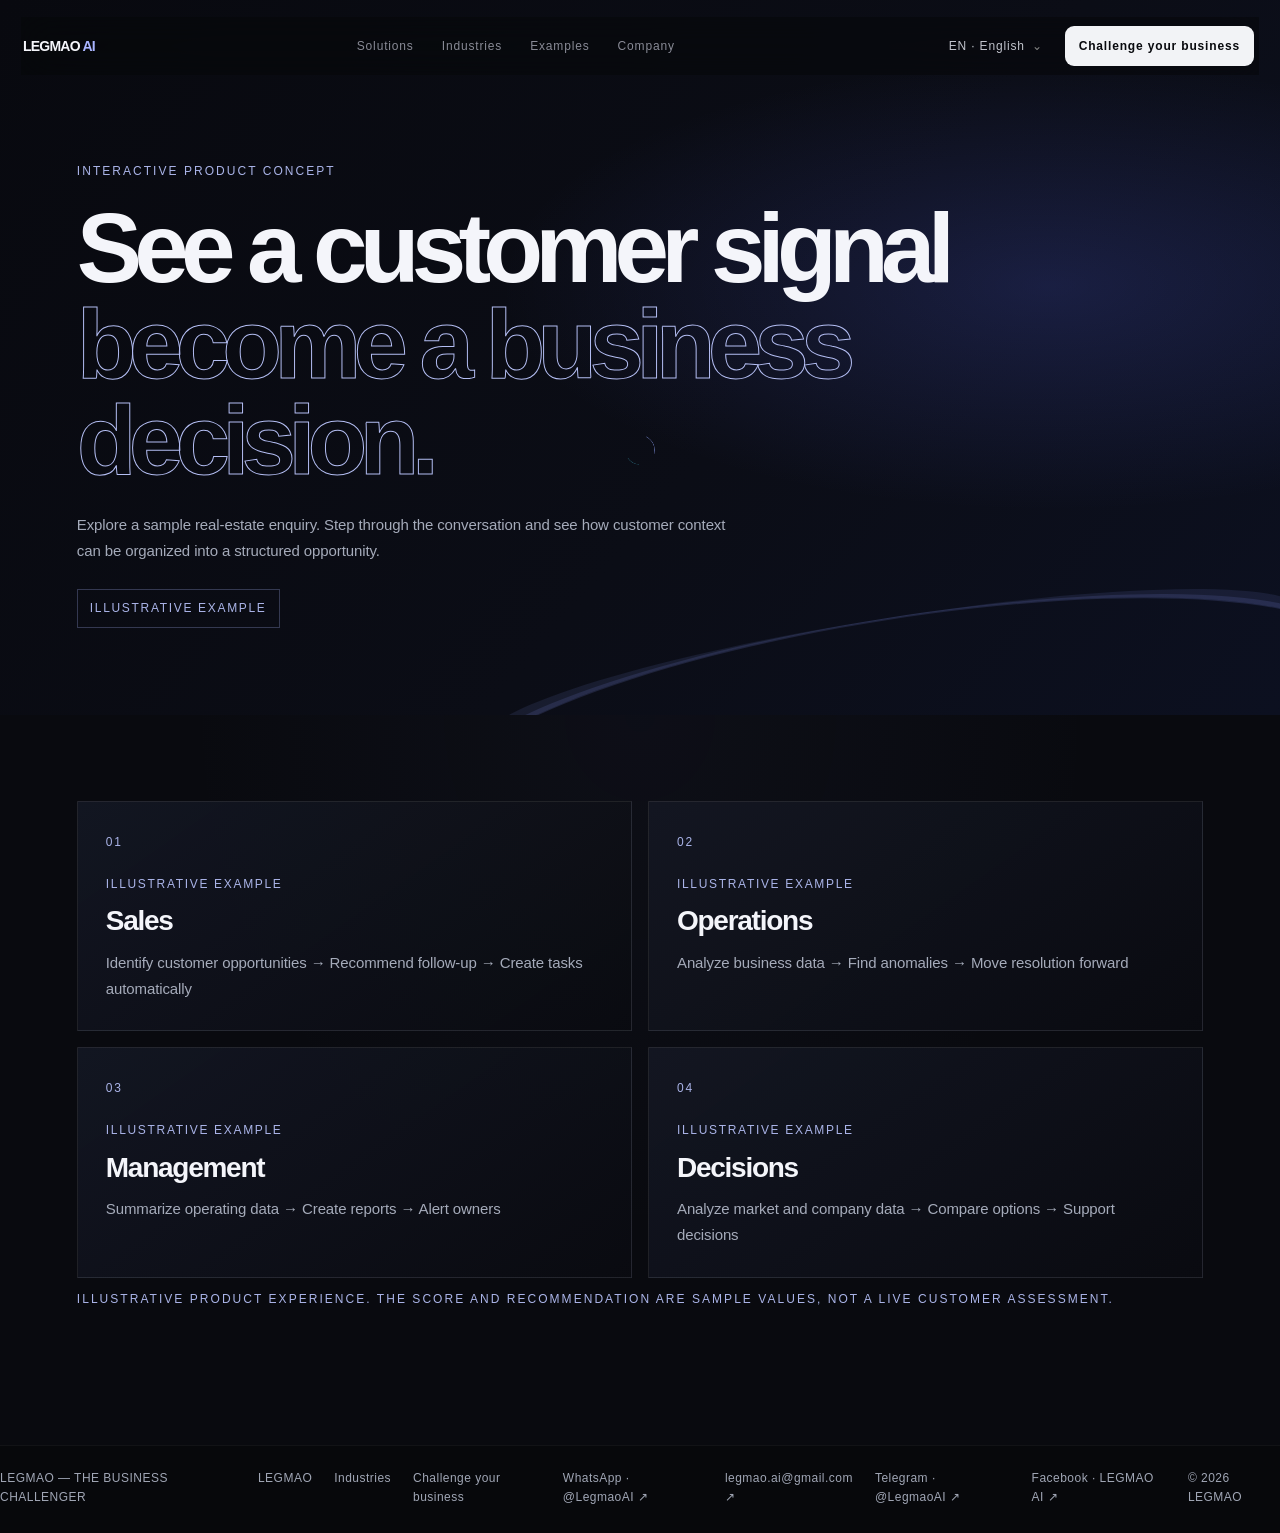
==== case-studies.html @ 7b007061 "Add files via upload" ====
<!doctype html>
<html lang="en">
<head><meta charset="utf-8"><meta name="viewport" content="width=device-width,initial-scale=1"><meta name="theme-color" content="#07080b"><meta name="description" content="Illustrative examples for exploring how business questions can be reframed."><title>Illustrative Examples — LEGMAO</title><link rel="stylesheet" href="assets/style.css"><link rel="stylesheet" href="assets/pages.css"><script src="assets/page-data.js" defer></script><script src="assets/pages.js" defer></script></head>
<body class="subPage" data-page="cases">
  <div class="cursorDot" id="cursorDot" aria-hidden="true"></div><div class="cursorRing" id="cursorRing" aria-hidden="true"></div>
  <a class="skip" href="#page-main" data-i18n="skipLabel">Skip to content</a>
  <nav class="nav" aria-label="Main navigation"><a class="logo" href="index.html">LEGMAO <i>AI</i></a><div class="navlinks" id="pageNav"><a href="solutions.html" data-i18n="navPlatform">Platform</a><a href="industries.html" data-i18n="navIndustries">Industries</a><a href="case-studies.html" data-i18n="navIntelligence">Intelligence</a><a href="company.html" data-i18n="navCompany">Company</a></div><div class="navright"><details class="lang" id="pageLang"><summary id="pageLangLabel" aria-label="Choose language">EN · English</summary><div class="langmenu" id="pageLangMenu"></div></details><a class="navcta" href="challenge.html" data-i18n="talk">Challenge your business</a><button class="menuToggle" id="pageMenuToggle" aria-expanded="false" aria-controls="pageNav" aria-label="Open navigation">☰</button></div></nav>
  <main id="page-main"><header class="pageHero"><div class="wrap"><div class="pageKicker" data-copy="demoKicker">A real work example</div><h1 data-copy="demoTitle">See AI take part<br><span>in the work.</span></h1><p class="pageLead" data-copy="demoLead"></p><p class="illustrativeFlag" data-copy="illustrativeLabel">ILLUSTRATIVE EXAMPLE</p></div></header><section class="pageSection"><div class="wrap"><div class="exampleGrid" id="exampleGrid"></div><p class="pageCaution" data-copy="demoHint"></p></div></section></main>
  <footer class="footer"><div data-copy="footerBrand">LEGMAO — THE BUSINESS CHALLENGER</div><div class="footerlinks"><a href="index.html">LEGMAO</a><a href="industries.html" data-i18n="navIndustries">Industries</a><a href="challenge.html" data-i18n="talk">Challenge</a><a href="https://wa.me/LegmaoAI" target="_blank" rel="noopener noreferrer">WhatsApp · @LegmaoAI ↗</a><a href="mailto:legmao.ai@gmail.com">legmao.ai@gmail.com ↗</a><a href="https://t.me/LegmaoAI" target="_blank" rel="noopener noreferrer">Telegram · @LegmaoAI ↗</a><a href="https://web.facebook.com/profile.php?id=61595168339296" target="_blank" rel="noopener noreferrer">Facebook · LEGMAO AI ↗</a></div><div>© <span data-year></span> LEGMAO</div></footer>
</body></html>
---- assets/style.css ----
:root{--bg:#07080b;--panel:#0d0e13;--panel2:#11121a;--text:#f3f4f7;--muted:#8b8e9a;--soft:#bfc2ce;--line:rgba(255,255,255,.09);--line2:rgba(255,255,255,.15);--blue:#91a7ff;--violet:#b8a8ff;--green:#a7e5c0;--ease:cubic-bezier(.2,.72,.2,1);--max:1240px}
    *{box-sizing:border-box}html{scroll-behavior:smooth;scroll-padding-top:95px}body{margin:0;background:var(--bg);color:var(--text);font-family:"DM Sans",Arial,sans-serif;-webkit-font-smoothing:antialiased;overflow-x:hidden}body:before{content:"";position:fixed;inset:0;pointer-events:none;opacity:.025;z-index:90;background-image:url("data:image/svg+xml,%3Csvg viewBox='0 0 180 180' xmlns='http://www.w3.org/2000/svg'%3E%3Cfilter id='n'%3E%3CfeTurbulence type='fractalNoise' baseFrequency='.85' numOctaves='4' stitchTiles='stitch'/%3E%3C/filter%3E%3Crect width='100%25' height='100%25' filter='url(%23n)' opacity='.5'/%3E%3C/svg%3E");mix-blend-mode:soft-light}::selection{background:#dce3ff;color:#08090d}a{color:inherit;text-decoration:none}button{font:inherit}.wrap{width:min(var(--max),calc(100% - 64px));margin-inline:auto}.skip{position:absolute;left:-999px;top:8px;background:#fff;color:#000;padding:10px;z-index:200}.skip:focus{left:8px}.nav{position:fixed;z-index:80;top:12px;left:50%;transform:translateX(-50%);width:min(1280px,calc(100% - 28px));height:64px;border:1px solid var(--line);border-radius:16px;background:rgba(8,9,13,.78);backdrop-filter:blur(22px);display:flex;align-items:center;justify-content:space-between;padding:0 13px 0 21px}.logo{font:800 16px/1 Manrope;letter-spacing:-.055em;white-space:nowrap}.logo i{font-style:normal;color:var(--blue)}.navlinks{display:flex;gap:30px;font-size:12px;color:#898b96}.navlinks a,.footerlinks a{transition:color .2s}.navlinks a:hover,.footerlinks a:hover{color:#fff}.navright{display:flex;align-items:center;gap:10px}.lang{position:relative}.lang summary{list-style:none;cursor:pointer;font-size:11px;color:#c1c3cc;border:1px solid transparent;border-radius:9px;padding:10px 11px}.lang summary::-webkit-details-marker{display:none}.lang summary:after{content:'⌄';padding-left:7px;color:#888}.lang[open] summary{border-color:var(--line)}.langmenu{position:absolute;right:0;top:43px;width:174px;max-height:60vh;overflow:auto;padding:6px;background:#111219;border:1px solid var(--line2);border-radius:12px;box-shadow:0 18px 45px #0009}.langmenu a{display:flex;padding:9px;border-radius:7px;color:#a4a6b0;font-size:11px}.langmenu a:hover,.langmenu a[aria-current="true"]{background:#1a1b25;color:#fff}.navcta{background:#f2f3f6;color:#090a0e;font-size:11px;font-weight:700;border-radius:9px;padding:11px 14px;transition:transform .25s,background .25s}.navcta:hover{transform:translateY(-2px);background:#fff}.menuToggle{display:none;background:none;border:1px solid var(--line);color:#fff;border-radius:9px;padding:8px 10px}
    .hero{min-height:100svh;position:relative;display:flex;align-items:center;overflow:hidden;padding:150px 0 70px;border-bottom:1px solid var(--line);isolation:isolate}.hero:before{content:"";position:absolute;z-index:-2;inset:0;background:radial-gradient(ellipse at 92% 20%,rgba(88,89,205,.18),transparent 35%),radial-gradient(ellipse at 5% 78%,rgba(54,76,174,.12),transparent 33%),linear-gradient(115deg,#08090c 10%,#08090e 65%,#0b0b16)}.heroGlow{position:absolute;z-index:-1;width:62vw;height:62vw;right:-15vw;top:14%;border-radius:50%;background:radial-gradient(circle,rgba(100,116,255,.08),transparent 68%);filter:blur(20px);pointer-events:none}.heroLines{position:absolute;z-index:-1;width:100%;height:56%;left:0;bottom:7%;opacity:.88;pointer-events:none}.heroLines path{fill:none;stroke:url(#wave);stroke-width:1.15;vector-effect:non-scaling-stroke}.heroLines path:nth-child(2){opacity:.45;stroke-width:.8}.heroLines path:nth-child(3){opacity:.25;stroke-width:.8}.heroContent{max-width:850px;position:relative;z-index:2;padding-bottom:64px}.eyebrow,.kicker{font-size:10px;line-height:1.4;letter-spacing:.2em;text-transform:uppercase;color:#9297b1}.eyebrow{display:flex;align-items:center;gap:11px;margin-bottom:25px}.eyebrow:before{content:"";height:1px;width:22px;background:var(--blue)}h1,h2,h3{font-family:Manrope,Arial,sans-serif}h1{font-size:clamp(58px,8.2vw,108px);line-height:.99;letter-spacing:-.075em;font-weight:600;max-width:920px;margin:0}h1 span{display:block;color:#c6c9d4}.heroLead{font-size:clamp(18px,2vw,25px);line-height:1.45;color:#b4b7c4;margin:29px 0 13px;letter-spacing:-.025em}.heroSub{font-size:14px;line-height:1.8;color:#7e818e;max-width:570px;margin:0}.heroActions{display:flex;align-items:center;gap:25px;margin-top:39px}.textbtn{font-size:11px;font-weight:700;letter-spacing:.16em;display:inline-flex;align-items:center;gap:13px;padding:0 0 10px;border-bottom:1px solid rgba(145,167,255,.55);color:#dce2ff;transition:gap .25s,border-color .25s}.textbtn span{font-size:17px;line-height:1}.textbtn:hover{gap:19px;border-color:#fff}.secondaryLink{font-size:11px;color:#777b89;transition:color .2s}.secondaryLink:hover{color:#fff}.heroFoot{position:absolute;left:0;right:0;bottom:25px;display:flex;align-items:center;justify-content:space-between;border-top:1px solid var(--line);padding-top:21px}.heroFoot small{font-size:9px;letter-spacing:.12em;color:#676b79}.processMini{display:flex;align-items:center;gap:clamp(10px,2.2vw,30px);font-size:9px;letter-spacing:.13em;color:#a7aaba}.processMini b{font-weight:400;color:#6f7fc5}
    .section{padding:135px 0}.sectionHead{max-width:850px}.kicker{color:#737b9e}.section h2,.cta h2{font-size:clamp(42px,5.4vw,72px);line-height:1.02;letter-spacing:-.068em;font-weight:600;margin:17px 0 0}.section h2 span{color:#8e92a1}.lead{font-size:15px;line-height:1.85;color:#858895;max-width:680px;margin:23px 0 0}.signalFlow{margin-top:70px;border-top:1px solid var(--line2);border-bottom:1px solid var(--line);display:grid;grid-template-columns:repeat(4,1fr)}.flowStep{padding:28px 22px 31px 0;position:relative;min-height:170px}.flowStep:not(:last-child){border-right:1px solid var(--line);margin-right:22px}.flowNo{font-size:9px;color:#606578;letter-spacing:.12em}.flowIcon{height:42px;width:42px;margin:23px 0 18px;border:1px solid rgba(145,167,255,.22);border-radius:12px;display:grid;place-items:center;color:#b5c0ff;background:rgba(145,167,255,.035)}.flowIcon svg{width:19px;height:19px;stroke:currentColor;fill:none;stroke-width:1.4}.flowStep h3{font-size:17px;font-weight:600;letter-spacing:-.035em;margin:0 0 8px}.flowStep p{font-size:11px;line-height:1.7;color:#767987;max-width:220px;margin:0}.flowArrow{position:absolute;right:20px;top:48px;color:#4f5b8c;font-size:17px}
    .capSection{padding-top:50px}.capGrid{display:grid;grid-template-columns:repeat(2,1fr);margin-top:57px;border-top:1px solid var(--line)}.cap{padding:31px 30px 34px 0;border-bottom:1px solid var(--line);min-height:215px;transition:background .3s}.cap:nth-child(odd){border-right:1px solid var(--line);padding-right:40px}.cap:nth-child(even){padding-left:40px}.capTop{display:flex;align-items:center;justify-content:space-between;margin-bottom:32px}.capNo{font-size:10px;color:#5f6372;letter-spacing:.12em}.capMark{width:30px;height:30px;border:1px solid var(--line2);border-radius:50%;display:grid;place-items:center;color:#9daeff;font-size:14px}.cap h3{font-size:23px;letter-spacing:-.045em;font-weight:600;margin:0 0 10px}.cap p{font-size:12px;line-height:1.8;color:#7e818e;max-width:390px;margin:0}.cap:hover .capMark{background:rgba(145,167,255,.1);border-color:rgba(145,167,255,.45)}
    .workspace{padding:125px 0;background:linear-gradient(180deg,transparent,rgba(19,20,34,.42),transparent)}.workspaceShell{margin-top:48px;border:1px solid var(--line2);border-radius:20px;overflow:hidden;background:linear-gradient(145deg,#101117,#090a0e);box-shadow:0 35px 100px #0005}.workspaceBar{height:52px;border-bottom:1px solid var(--line);display:flex;align-items:center;justify-content:space-between;padding:0 19px}.windowDots{display:flex;gap:5px}.windowDots i{height:6px;width:6px;border-radius:50%;background:#444752}.workspaceName{font-size:9px;color:#777b89;letter-spacing:.1em}.liveTag{display:flex;gap:7px;align-items:center;color:#8e92a1;font-size:9px}.liveTag i{height:5px;width:5px;background:var(--green);border-radius:50%;box-shadow:0 0 9px #a7e5c077}.workspaceGrid{display:grid;grid-template-columns:1fr .8fr;min-height:420px}.conversation{padding:27px;border-right:1px solid var(--line);display:flex;flex-direction:column}.panelLabel{font-size:9px;letter-spacing:.16em;color:#727687;text-transform:uppercase;margin-bottom:19px}.chatMessages{display:flex;flex-direction:column;gap:12px;min-height:205px}.msg{max-width:88%;padding:11px 13px;border-radius:11px;font-size:11px;line-height:1.7;border:1px solid rgba(255,255,255,.06);animation:fadeUp .4s var(--ease) both}.msg.user{align-self:flex-end;background:#e8eaf2;color:#171923;border-color:#e8eaf2}.msg.ai{background:#171922;color:#c8cad4}.chatControls{display:flex;gap:8px;flex-wrap:wrap;margin-top:20px}.demoBtn{border:1px solid var(--line2);border-radius:8px;padding:9px 11px;background:transparent;color:#c5c8d5;font-size:10px;cursor:pointer;transition:background .2s,border .2s}.demoBtn:hover,.demoBtn:focus-visible{background:#202231;border-color:#6977b8;outline:none}.demoBtn.primary{background:#e8eaf2;color:#11131a;border-color:#e8eaf2;font-weight:700}.demoBtn.primary:hover{background:#fff}.insightPanel{padding:27px 28px;display:flex;flex-direction:column}.signalTitle{display:flex;align-items:center;justify-content:space-between;font:600 15px Manrope;margin-bottom:23px}.signalTitle small{font:400 8px "DM Sans";color:#6c7182;letter-spacing:.1em}.fieldList{display:grid;grid-template-columns:1fr 1fr;border-top:1px solid var(--line)}.field{padding:15px 0;border-bottom:1px solid var(--line)}.field:nth-child(odd){padding-right:12px}.field:nth-child(even){padding-left:15px;border-left:1px solid var(--line)}.field label{display:block;color:#6d7180;font-size:9px;margin-bottom:7px}.field strong{font:600 13px Manrope;color:#d9dce8}.scoreWrap{margin-top:auto;padding-top:26px}.scoreHead{display:flex;justify-content:space-between;align-items:end}.scoreHead span{font-size:9px;color:#797e8d;letter-spacing:.1em}.scoreValue{font:600 48px/.9 Manrope;letter-spacing:-.07em}.scoreValue small{font:400 11px "DM Sans";color:#777b89;letter-spacing:0}.scoreState{font-size:9px;letter-spacing:.1em;color:var(--green);margin-top:9px}.scoreTrack{height:3px;background:#252733;margin-top:15px;overflow:hidden}.scoreTrack i{display:block;width:0;height:100%;background:linear-gradient(90deg,var(--blue),var(--violet));transition:width .8s var(--ease)}.nextAction{margin-top:24px;padding:15px;border:1px solid rgba(145,167,255,.19);border-radius:10px;background:rgba(145,167,255,.035)}.nextAction label{font-size:8px;letter-spacing:.15em;color:#8188ab}.nextAction p{font-size:11px;line-height:1.65;color:#c4c7d4;margin:8px 0 0}.demoHint{font-size:10px;line-height:1.7;color:#666b7a;margin:14px 0 0}
    .industrySection{border-top:1px solid var(--line)}.industryFeature{margin-top:55px;display:grid;grid-template-columns:1fr 1fr;border:1px solid var(--line);border-radius:18px;overflow:hidden;background:#0b0c11}.industryVisual{min-height:330px;position:relative;overflow:hidden;background:radial-gradient(ellipse at 60% 40%,rgba(109,123,255,.22),transparent 48%),linear-gradient(145deg,#111420,#090a0f);display:flex;align-items:center;justify-content:center}.buildingArt{width:76%;height:76%;position:relative;opacity:.9}.buildingArt:before{content:"";position:absolute;inset:7% 18% 0;background:linear-gradient(115deg,rgba(145,167,255,.11),rgba(145,167,255,.015));border:1px solid rgba(160,174,255,.3);clip-path:polygon(14% 0,86% 0,100% 100%,0 100%)}.buildingArt:after{content:"";position:absolute;inset:12% 23% 0;background:repeating-linear-gradient(90deg,transparent 0 17px,rgba(151,169,255,.25) 18px 19px),repeating-linear-gradient(0deg,transparent 0 22px,rgba(151,169,255,.23) 23px 24px);clip-path:polygon(12% 0,88% 0,100% 100%,0 100%)}.orbit{position:absolute;width:85%;height:42%;border:1px solid rgba(145,167,255,.28);border-radius:50%;transform:rotate(-22deg)}.orbit:after{content:"";position:absolute;width:5px;height:5px;border-radius:50%;background:#c8d1ff;box-shadow:0 0 16px #91a7ff;top:18%;left:18%}.industryCopy{padding:42px;display:flex;flex-direction:column;justify-content:center}.industryCopy .kicker{margin-bottom:16px}.industryCopy h3{font-size:clamp(29px,3vw,42px);letter-spacing:-.06em;line-height:1.08;margin:0 0 16px}.industryCopy p{font-size:12px;line-height:1.85;color:#858895;max-width:440px;margin:0}.industryTags{display:flex;gap:7px;flex-wrap:wrap;margin-top:24px}.industryTags span{font-size:9px;padding:7px 9px;border:1px solid var(--line);border-radius:6px;color:#9da1b0}.industryList{margin-top:22px;display:grid;grid-template-columns:repeat(4,1fr);border-top:1px solid var(--line)}.industryItem{padding:20px 12px 20px 0;border-bottom:1px solid var(--line);font:600 14px Manrope;letter-spacing:-.025em;color:#b7bac6;display:flex;justify-content:space-between;gap:8px}.industryItem span{font:400 9px "DM Sans";color:#5f6372}
    .cta{padding:145px 0 155px;border-top:1px solid var(--line);position:relative;overflow:hidden}.cta:before{content:"";position:absolute;width:600px;height:600px;right:-250px;top:0;background:radial-gradient(circle,rgba(111,121,255,.1),transparent 67%);pointer-events:none}.ctaInner{position:relative;z-index:1}.cta h2{max-width:800px}.cta .lead{margin-bottom:32px}.footer{border-top:1px solid var(--line);padding:26px 0 30px;display:flex;justify-content:space-between;align-items:center;gap:20px;color:#656977;font-size:9px;letter-spacing:.04em}.footerlinks{display:flex;gap:22px}.reveal{opacity:0;transform:translateY(22px);transition:opacity .75s var(--ease),transform .75s var(--ease)}.reveal.show{opacity:1;transform:none}:focus-visible{outline:2px solid var(--blue);outline-offset:4px}@keyframes fadeUp{from{opacity:0;transform:translateY(7px)}to{opacity:1;transform:none}}
    @media(max-width:900px){.wrap{width:min(100% - 42px,var(--max))}.navlinks{gap:17px}.heroContent{max-width:760px}.heroCore{width:70vw;height:70vw;right:-24vw;top:57%;opacity:.62}.heroLines{width:130%;left:-10%}.workspaceGrid{grid-template-columns:1fr}.conversation{border-right:0;border-bottom:1px solid var(--line)}.insightPanel{min-height:390px}.industryFeature{grid-template-columns:1fr 1fr}.industryVisual{min-height:280px}.industryCopy{padding:28px}.industryList{grid-template-columns:repeat(2,1fr)}}
    @media(max-width:650px){.wrap{width:calc(100% - 40px)}.nav{top:8px;width:calc(100% - 16px);height:58px;padding:0 9px 0 15px}.logo{font-size:15px}.navlinks{display:none;position:absolute;top:64px;left:0;right:0;padding:13px;background:rgba(10,11,16,.97);border:1px solid var(--line);border-radius:12px;flex-direction:column;gap:0}.navlinks.open{display:flex}.navlinks a{padding:13px 10px}.navcta{display:none}.menuToggle{display:block}.lang summary{padding:8px 7px}.langmenu{right:-42px}.hero{min-height:92svh;padding:126px 0 115px}.heroContent{padding-bottom:25px}.eyebrow{font-size:9px;margin-bottom:22px}h1{font-size:clamp(48px,13vw,68px);line-height:1.01}.heroLead{font-size:18px;margin-top:25px}.heroSub{font-size:12px;max-width:430px}.heroActions{margin-top:31px;gap:18px;flex-wrap:wrap}.textbtn{font-size:10px}.heroFoot{bottom:20px;padding-top:15px;align-items:flex-start;flex-direction:column;gap:13px}.heroFoot small{font-size:8px}.processMini{width:100%;justify-content:space-between;gap:6px;font-size:8px}.heroLines{height:43%;width:180%;left:-35%;bottom:17%;opacity:.62}.section{padding:92px 0}.section h2,.cta h2{font-size:clamp(38px,10vw,53px)}.lead{font-size:13px}.signalFlow{grid-template-columns:1fr 1fr;margin-top:42px}.flowStep{min-height:160px;padding:20px 13px 22px 0}.flowStep:not(:last-child){margin-right:13px}.flowStep:nth-child(2){border-right:0;margin-right:0;padding-left:12px}.flowStep:nth-child(4){padding-left:12px}.flowStep h3{font-size:15px}.flowStep p{font-size:10px}.flowArrow{right:12px;top:34px}.flowStep:nth-child(2) .flowArrow{display:none}.capSection{padding-top:10px}.capGrid{grid-template-columns:1fr;margin-top:35px}.cap,.cap:nth-child(odd),.cap:nth-child(even){padding:24px 0 27px;border-right:0;min-height:0}.capTop{margin-bottom:22px}.cap h3{font-size:20px}.workspace{padding:85px 0}.workspaceShell{margin-top:34px;border-radius:14px}.workspaceName{font-size:7px}.workspaceBar{padding:0 12px}.conversation,.insightPanel{padding:21px 17px}.msg{max-width:96%;font-size:10px}.chatMessages{min-height:190px}.field strong{font-size:12px}.scoreValue{font-size:43px}.industryFeature{grid-template-columns:1fr}.industryVisual{min-height:245px}.industryCopy{padding:27px 22px 30px}.industryCopy h3{font-size:32px}.industryList{margin-top:25px}.industryItem{font-size:12px;padding:16px 8px 16px 0}.cta{padding:95px 0 105px}.footer{align-items:flex-start;flex-direction:column;padding:24px 0;gap:14px}.footerlinks{gap:17px;flex-wrap:wrap}}
    @media(prefers-reduced-motion:reduce){*,html{scroll-behavior:auto!important;animation:none!important;transition:none!important}.reveal{opacity:1;transform:none}}
  
/* v2 — abstract intelligence field: intentionally avoids SaaS cards, grids and boxed UI */
.intelligenceField{position:relative;min-height:100vh;padding:110px 0 120px;overflow:hidden;background:#06070b;isolation:isolate}
.intelligenceField .wrap{position:relative;z-index:3}
.fieldAtmosphere{position:absolute;inset:-25%;z-index:-3;pointer-events:none;background:radial-gradient(circle at 72% 52%,rgba(83,101,255,.18),transparent 22%),radial-gradient(circle at 48% 76%,rgba(0,212,255,.10),transparent 18%),radial-gradient(circle at 90% 12%,rgba(185,74,255,.11),transparent 24%);filter:blur(25px);animation:atmosphereDrift 16s ease-in-out infinite alternate}
.fieldNoise{position:absolute;inset:0;z-index:-2;opacity:.055;pointer-events:none;background-image:url("data:image/svg+xml,%3Csvg viewBox='0 0 180 180' xmlns='http://www.w3.org/2000/svg'%3E%3Cfilter id='n'%3E%3CfeTurbulence type='fractalNoise' baseFrequency='.85' numOctaves='4' stitchTiles='stitch'/%3E%3C/filter%3E%3Crect width='100%25' height='100%25' filter='url(%23n)' opacity='.8'/%3E%3C/svg%3E")}
.fieldWrap{min-height:calc(100vh - 230px);display:grid;grid-template-columns:minmax(330px,.78fr) minmax(500px,1.22fr);align-items:center;gap:2vw}
.fieldCopy{position:relative;z-index:4;padding:20px 0 30px}
.fieldCopy .kicker{color:#8894d8;letter-spacing:.12em}.fieldCopy .kicker>span:first-child{color:#59617e}
.fieldCopy h2{max-width:760px}.fieldCopy .lead{max-width:570px;color:#85899a}
.fieldLegend{display:flex;gap:18px;flex-wrap:wrap;margin-top:34px;font-size:8px;letter-spacing:.15em;color:#676d83}.fieldLegend span{display:flex;align-items:center;gap:7px}.fieldLegend i{display:block;width:4px;height:4px;border-radius:50%;background:#7888ff;box-shadow:0 0 9px #7888ff}
.intelligenceFieldVisual{height:min(680px,76vh);min-height:500px;position:relative;margin-left:-5vw}
#signalCanvas{position:absolute;inset:0;width:100%;height:100%;display:block}
.fieldCore{position:absolute;left:50%;top:50%;width:190px;height:190px;transform:translate(-50%,-50%);display:grid;place-items:center;pointer-events:none}
.coreHalo{position:absolute;border:1px solid rgba(125,139,255,.22);border-radius:50%;inset:0}.coreHaloA{animation:coreSpin 18s linear infinite}.coreHaloB{inset:24px;border-color:rgba(0,218,255,.22);animation:coreSpinReverse 11s linear infinite}.coreOrb{width:96px;height:96px;border-radius:50%;display:flex;flex-direction:column;align-items:center;justify-content:center;gap:3px;background:radial-gradient(circle at 35% 28%,#8798ff 0,#3444a5 28%,#11142f 58%,#070810 78%);box-shadow:0 0 35px rgba(89,105,255,.35),0 0 100px rgba(57,89,255,.18),inset 0 0 24px rgba(165,180,255,.22);border:1px solid rgba(170,181,255,.4);animation:orbBreathe 4.5s ease-in-out infinite}.coreOrb span{font-size:7px;letter-spacing:.22em;color:#c8d0ff}.coreOrb b{font-size:24px;letter-spacing:-.08em;color:#fff}
.fieldNode{position:absolute;z-index:3;display:grid;grid-template-columns:13px auto;grid-template-rows:auto auto;column-gap:9px;align-items:center;color:#d4d8ea;text-shadow:0 2px 20px #000}.fieldNode .nodeDot{grid-row:1/3;width:9px;height:9px;border-radius:50%;background:#8996ff;box-shadow:0 0 0 4px rgba(122,137,255,.08),0 0 18px rgba(122,137,255,.7);animation:nodePulse 2.5s ease-in-out infinite}.fieldNode b{font-size:8px;color:#68708d;letter-spacing:.14em}.fieldNode small{font-size:11px;color:#aeb3c8;white-space:nowrap}.nodeSignal{left:8%;top:25%}.nodeContext{right:5%;top:18%}.nodeIntent{right:3%;bottom:24%}.nodeAction{left:8%;bottom:15%}.nodeContext .nodeDot{background:#55dcff;box-shadow:0 0 0 4px rgba(85,220,255,.08),0 0 18px rgba(85,220,255,.65)}.nodeIntent .nodeDot{background:#d38cff;box-shadow:0 0 0 4px rgba(211,140,255,.08),0 0 18px rgba(211,140,255,.65)}.nodeAction .nodeDot{background:#77f0c0;box-shadow:0 0 0 4px rgba(119,240,192,.08),0 0 18px rgba(119,240,192,.65)}
.fieldReadout{position:absolute;z-index:3;font-size:7px;letter-spacing:.16em;display:flex;flex-direction:column;gap:5px;color:#555d77}.fieldReadout b{font-size:8px;color:#969db6;font-weight:500}.readoutA{left:32%;top:4%}.readoutB{right:25%;bottom:5%}
@keyframes atmosphereDrift{to{transform:translate3d(-3%,4%,0) scale(1.08) rotate(3deg)}}
@keyframes coreSpin{to{transform:rotate(360deg)}}@keyframes coreSpinReverse{to{transform:rotate(-360deg)}}@keyframes orbBreathe{50%{transform:scale(1.045);box-shadow:0 0 50px rgba(89,105,255,.45),0 0 125px rgba(57,89,255,.22),inset 0 0 28px rgba(165,180,255,.3)}}@keyframes nodePulse{50%{transform:scale(1.35);opacity:.65}}
@media (max-width:900px){.intelligenceField{min-height:auto;padding:95px 0 90px}.fieldWrap{display:flex;flex-direction:column;align-items:stretch;gap:5px;min-height:auto}.fieldCopy{padding:0}.fieldCopy h2{font-size:clamp(40px,9vw,62px)}.fieldCopy .lead{font-size:14px}.intelligenceFieldVisual{height:72vw;min-height:430px;max-height:610px;margin:0 -3vw}.fieldCore{width:165px;height:165px}.coreOrb{width:82px;height:82px}.nodeSignal{left:5%;top:25%}.nodeContext{right:4%;top:15%}.nodeIntent{right:3%;bottom:23%}.nodeAction{left:5%;bottom:13%}.fieldReadout{display:none}}
@media (max-width:560px){.intelligenceField{padding:82px 0 55px}.fieldCopy .lead{margin-top:18px}.fieldLegend{gap:10px;margin-top:25px}.intelligenceFieldVisual{height:108vw;min-height:365px;max-height:none;margin:5px -7vw 0}.fieldCore{width:132px;height:132px}.coreOrb{width:68px;height:68px}.coreOrb span{font-size:5px}.coreOrb b{font-size:18px}.nodeSignal{left:6%;top:22%}.nodeContext{right:2%;top:13%}.nodeIntent{right:0;bottom:23%}.nodeAction{left:6%;bottom:12%}.fieldNode small{font-size:9px}.fieldNode b{font-size:7px}.fieldNode .nodeDot{width:7px;height:7px}.fieldAtmosphere{filter:blur(32px)}}
@media (prefers-reduced-motion:reduce){.fieldAtmosphere,.coreHaloA,.coreHaloB,.coreOrb,.fieldNode .nodeDot{animation:none!important}}

/* FINAL ART-DIRECTION: remove the visual grammar of SaaS templates */
.nav{border-color:transparent;background:linear-gradient(180deg,rgba(7,8,11,.72),rgba(7,8,11,.08));box-shadow:none;backdrop-filter:blur(16px)}.menuToggle{border-color:transparent}.lang summary{border-color:transparent}.langmenu{border:0}
.platformAbstract,.intelligenceField{border:0}.intelligenceField{background:radial-gradient(circle at 50% 50%,rgba(108,124,255,.08),transparent 24%),radial-gradient(circle at 18% 32%,rgba(53,220,255,.035),transparent 24%),radial-gradient(circle at 82% 68%,rgba(184,112,255,.035),transparent 24%)}
.fieldReadout,.fieldLegend{display:none!important}.intelligenceFieldVisual{border:0!important;background:transparent!important}.fieldNode{background:transparent!important;border:0!important;box-shadow:none!important}.fieldNode .nodeDot{box-shadow:0 0 18px currentColor}.fieldNode small{color:#8f94a7}.fieldNode b{color:#5e6788}
.capGrid{display:none}.capStream{margin-top:58px}.capLine{display:grid;grid-template-columns:55px minmax(230px,.8fr) 1.25fr 28px;align-items:center;gap:25px;padding:25px 0;border-top:1px solid rgba(255,255,255,.065);transition:padding .35s ease,transform .35s ease}.capLine:last-child{border-bottom:1px solid rgba(255,255,255,.065)}.capLine:hover{padding-left:10px;transform:translateX(3px)}.capLine>span{font:500 9px Manrope;color:#565e78;letter-spacing:.16em}.capLine h3{margin:0;font-size:24px;letter-spacing:-.05em;font-weight:600}.capLine p{margin:0;max-width:480px;font-size:11px;line-height:1.7;color:#777c8c}.capLine>b{font-size:17px;font-weight:400;color:#6974a7;transition:transform .3s,color .3s}.capLine:hover>b{transform:translate(5px,-5px);color:#e0e4ff}
.workspaceShell{border:0!important;border-radius:0!important;background:transparent!important;box-shadow:none!important}.workspaceBar{border:0!important;padding-left:0;padding-right:0}.workspaceGrid{gap:65px}.conversation{border-right:0!important;padding-left:0}.insightPanel{border:0!important}.msg{border:0!important;border-radius:0!important;padding-left:0;padding-right:0}.msg.user,.msg.ai{background:transparent!important}.demoBtn{border:0;border-bottom:1px solid rgba(255,255,255,.12);border-radius:0;background:transparent;padding-left:0;padding-right:0}.demoBtn:hover,.demoBtn:focus-visible{background:transparent;border-color:#7787d0}.industryFeature{border:0!important;background:transparent!important}.industryCopy{border:0!important}.industryTags span{border:0!important;background:transparent!important;padding-left:0}
@media(max-width:650px){.capStream{margin-top:36px}.capLine{grid-template-columns:30px 1fr 20px;gap:10px;padding:21px 0}.capLine h3{font-size:19px}.capLine p{grid-column:2/4;font-size:10px;margin-top:-1px}.capLine>b{grid-column:3;grid-row:1}.workspaceGrid{gap:30px}.workspaceBar{padding-bottom:12px}}

/* v3 — fluid art direction: no-template navigation, custom cursor, asymmetry + living motion */
html{cursor:none}a,button,summary{cursor:none}
.cursorDot,.cursorRing{position:fixed;left:0;top:0;pointer-events:none;z-index:9999;opacity:0;transform:translate(-50%,-50%)}
.cursorDot{width:5px;height:5px;border-radius:50%;background:#dce4ff;box-shadow:0 0 14px rgba(125,145,255,.9),0 0 34px rgba(95,115,255,.35);transition:transform .12s ease,background .2s ease}
.cursorRing{width:34px;height:34px;border:1px solid rgba(157,174,255,.42);border-radius:50%;transition:width .28s ease,height .28s ease,border-color .28s ease,background .28s ease,transform .16s ease}
.cursorRing:after{content:'';position:absolute;inset:7px;border-radius:50%;border:1px solid rgba(95,222,255,.18)}
body.cursor-ready .cursorDot,body.cursor-ready .cursorRing{opacity:1}
body.cursor-hover .cursorRing{width:58px;height:58px;border-color:rgba(135,153,255,.75);background:rgba(102,120,255,.055)}
body.cursor-hover .cursorDot{transform:translate(-50%,-50%) scale(.7)}
.nav{width:min(1280px,calc(100% - 42px));height:58px;top:17px;padding:0 5px 0 2px;background:linear-gradient(180deg,rgba(7,8,11,.76),rgba(7,8,11,.06));backdrop-filter:blur(14px);border:0;border-radius:0}
.logo{font-size:17px}.navlinks{gap:34px}.navlinks a{position:relative}.navlinks a:after{content:'';position:absolute;left:0;right:100%;bottom:-7px;height:1px;background:#93a4ff;transition:right .35s ease}.navlinks a:hover:after{right:0}
.hero{border-bottom:0}.heroFoot{border-top:0}.hero:after{content:'';position:absolute;left:0;right:0;bottom:0;height:1px;background:linear-gradient(90deg,transparent,rgba(129,145,255,.22),transparent)}
/* Capability stream becomes a moving editorial rhythm */
.capStream{position:relative}.capStream:before{content:'';position:absolute;left:13px;top:0;bottom:0;width:1px;background:linear-gradient(180deg,transparent,rgba(128,143,255,.18) 15%,rgba(128,143,255,.06) 85%,transparent)}
.capLine{position:relative;grid-template-columns:55px minmax(230px,.8fr) 1.25fr 28px;border-top:0;padding:34px 0 34px 42px;transform:none!important;overflow:visible}
.capLine:before{content:'';position:absolute;left:9px;top:50%;width:9px;height:9px;border-radius:50%;background:#11162d;border:1px solid #7888ff;box-shadow:0 0 0 5px rgba(120,136,255,.045),0 0 22px rgba(120,136,255,.3);transform:translateY(-50%);transition:box-shadow .4s ease,background .4s ease}
.capLine:hover:before{background:#aab6ff;box-shadow:0 0 0 7px rgba(120,136,255,.08),0 0 32px rgba(120,136,255,.65)}
.capLine:hover{padding-left:52px}.capLine h3{transition:transform .35s ease,color .35s ease}.capLine:hover h3{transform:translateX(4px);color:#fff}
/* Product section: float it instead of boxing it */
.workspace{position:relative;overflow:hidden}.workspace:before{content:'';position:absolute;width:55vw;height:55vw;right:-22vw;top:12%;border-radius:50%;background:radial-gradient(circle,rgba(108,126,255,.09),transparent 65%);filter:blur(18px);animation:workspaceBreath 9s ease-in-out infinite alternate}.workspace:after{content:'';position:absolute;width:30vw;height:30vw;left:-15vw;bottom:0;border-radius:50%;background:radial-gradient(circle,rgba(0,214,255,.045),transparent 70%);filter:blur(18px);animation:workspaceBreath 12s ease-in-out infinite alternate-reverse}.workspaceShell{position:relative;z-index:2}.workspaceGrid{position:relative}.conversation{position:relative}.conversation:after{content:'';position:absolute;right:-33px;top:8%;height:84%;width:1px;background:linear-gradient(180deg,transparent,rgba(139,151,255,.16),transparent)}
.insightPanel{position:relative;padding-top:44px}.fieldList{position:relative;display:block;border-top:0}.field{display:flex;align-items:baseline;justify-content:space-between;gap:20px;padding:13px 0;border-bottom:0!important}.field:nth-child(even){padding-left:0;border-left:0}.field label{margin:0}.field strong{font-size:14px}.scoreWrap{padding-top:36px}.scoreValue{font-size:62px}.scoreTrack{height:2px;background:rgba(255,255,255,.07)}.nextAction{margin-top:30px;border-left:1px solid rgba(122,140,255,.4);padding-left:16px}
/* Industries: editorial / off-grid rather than a feature card */
.industryFeature{position:relative;display:grid;grid-template-columns:1.15fr .85fr;min-height:520px;align-items:center;gap:8vw;padding:40px 0!important;overflow:visible}.industryVisual{min-height:520px;order:2;position:relative;transform:rotate(2deg)}.industryCopy{order:1;padding:40px 0!important;max-width:580px}.industryCopy h3{font-size:clamp(42px,6vw,76px)!important;line-height:.95!important}.industryCopy p{max-width:470px}.industryTags{margin-top:30px;gap:24px}.industryTags span{font-size:8px;letter-spacing:.14em;color:#6e7690}.industryList{margin-top:80px;border-top:0}.industryItem{position:relative;transition:transform .35s ease,color .35s ease}.industryItem:before{content:'';position:absolute;left:-18px;top:50%;width:4px;height:4px;border-radius:50%;background:#5f6fff;opacity:.35;transition:opacity .3s,transform .3s}.industryItem:hover{transform:translateX(10px);color:#fff}.industryItem:hover:before{opacity:1;transform:scale(1.8)}
/* CTA gets atmosphere instead of a boxed finish */
.cta{position:relative;overflow:hidden}.cta:before{content:'';position:absolute;left:50%;top:50%;width:48vw;height:48vw;transform:translate(-50%,-50%);border-radius:50%;background:radial-gradient(circle,rgba(94,113,255,.11),transparent 67%);filter:blur(20px);animation:ctaPulse 7s ease-in-out infinite alternate}.ctaInner{position:relative;z-index:2}.cta h2{font-size:clamp(58px,9vw,126px);letter-spacing:-.08em}
@keyframes workspaceBreath{to{transform:translate3d(-3%,5%,0) scale(1.12)}}@keyframes ctaPulse{to{transform:translate(-50%,-50%) scale(1.18);opacity:.7}}
@media(max-width:900px){html{cursor:auto}a,button,summary{cursor:pointer}.cursorDot,.cursorRing{display:none}.nav{width:calc(100% - 30px);top:12px}.navlinks{gap:20px}.capStream:before{left:7px}.capLine{grid-template-columns:34px 1fr 20px;padding:29px 0 29px 30px}.capLine:before{left:3px}.workspaceGrid{gap:42px}.conversation:after{display:none}.industryFeature{grid-template-columns:1fr;gap:20px;padding:25px 0!important}.industryVisual{order:1;min-height:400px;width:100%;transform:rotate(0)}.industryCopy{order:2;padding:10px 0 40px!important}.industryCopy h3{font-size:clamp(42px,11vw,68px)!important}.industryList{margin-top:35px}}
@media(max-width:560px){.nav{width:calc(100% - 22px);top:8px}.navlinks{display:none}.capLine{padding:26px 0 26px 25px}.capLine:before{left:0}.capLine h3{font-size:20px}.capLine p{font-size:10px}.workspace{padding-top:75px}.workspaceGrid{gap:18px}.insightPanel{padding-top:18px}.scoreValue{font-size:52px}.industryVisual{min-height:320px}.industryTags{gap:13px;flex-wrap:wrap}.cta h2{font-size:clamp(52px,15vw,82px)}}

/* v4 — typography refinement + contact polish */
body{font-family:"DM Sans","Noto Sans",Arial,sans-serif;letter-spacing:-.008em}
h1,h2,h3,.logo,.signalTitle,.field strong,.scoreValue,.industryCopy h3{font-family:"Manrope","Noto Sans",Arial,sans-serif}
.eyebrow,.kicker{font-size:9px;letter-spacing:.17em}
h1{font-size:clamp(54px,7.2vw,94px);letter-spacing:-.07em}
.heroLead{font-size:clamp(17px,1.7vw,22px);line-height:1.5}
.heroSub{font-size:13px;line-height:1.75}
.section h2{font-size:clamp(39px,4.7vw,64px);letter-spacing:-.062em}
.lead{font-size:14px;line-height:1.8}
.capLine h3{font-size:clamp(21px,2.2vw,29px)}
.capLine p{font-size:11px;line-height:1.75}
.workspaceName,.liveTag,.panelLabel{font-size:8px}
.field strong{font-size:13px}
.scoreValue{font-size:56px}
.industryCopy h3{font-size:clamp(38px,5vw,64px)!important}
.industryCopy p{font-size:11px;line-height:1.8}
.industryItem{font-size:13px}
.cta{padding:118px 0 125px}
.cta h2{font-size:clamp(48px,6.7vw,88px);line-height:1;letter-spacing:-.072em;max-width:700px}
.cta .lead{font-size:13px;max-width:560px;margin-top:20px;margin-bottom:28px}
.footer{font-size:8px;color:#5f6370}
.footerlinks{font-size:8px}

/* More distinctive cursor: small luminous diamond + incomplete orbit */
.cursorDot{width:5px;height:5px;background:radial-gradient(circle,#ffffff 0 28%,#9daaff 45%,rgba(157,170,255,0) 72%);box-shadow:0 0 13px rgba(141,159,255,.85);border-radius:50%}
.cursorRing{width:30px;height:30px;border:0;background:conic-gradient(from 25deg,rgba(148,166,255,.78) 0 82deg,transparent 82deg 158deg,rgba(84,223,255,.45) 158deg 214deg,transparent 214deg 360deg);-webkit-mask:radial-gradient(farthest-side,transparent calc(100% - 1px),#000 calc(100% - .5px));mask:radial-gradient(farthest-side,transparent calc(100% - 1px),#000 calc(100% - .5px));opacity:.72}
.cursorRing:after{inset:10px;border:1px solid rgba(255,255,255,.12)}
body.cursor-hover .cursorRing{width:48px;height:48px;opacity:.9;background:conic-gradient(from 25deg,rgba(148,166,255,.9) 0 92deg,transparent 92deg 145deg,rgba(84,223,255,.62) 145deg 225deg,transparent 225deg 360deg);-webkit-mask:radial-gradient(farthest-side,transparent calc(100% - 1px),#000 calc(100% - .5px));mask:radial-gradient(farthest-side,transparent calc(100% - 1px),#000 calc(100% - .5px))}

/* Contact is deliberately quiet: social channels should support the brand, not become another UI block. */
.contactHint{display:flex;align-items:center;gap:16px;margin-top:28px;font-size:9px;letter-spacing:.1em;color:#676c7c;text-transform:uppercase}
.contactHint:before{content:"";width:18px;height:1px;background:linear-gradient(90deg,#7888ff,transparent)}
@media(max-width:900px){h1{font-size:clamp(50px,10vw,76px)}.section h2{font-size:clamp(38px,7.5vw,56px)}.cta h2{font-size:clamp(44px,9vw,68px)}.industryCopy h3{font-size:clamp(38px,9vw,62px)!important}}
@media(max-width:560px){h1{font-size:clamp(46px,12.2vw,62px);letter-spacing:-.065em}.heroLead{font-size:17px}.heroSub{font-size:11.5px}.section h2{font-size:clamp(35px,9.5vw,48px)}.lead{font-size:12px}.capLine h3{font-size:19px}.capLine p{font-size:10px}.scoreValue{font-size:48px}.industryCopy h3{font-size:clamp(35px,10vw,52px)!important}.industryCopy p{font-size:11px}.cta{padding:88px 0 98px}.cta h2{font-size:clamp(43px,12vw,61px);line-height:1.02}.cta .lead{font-size:12px;line-height:1.75}.contactHint{font-size:8px;margin-top:23px}}
@media(prefers-reduced-motion:reduce){.cursorDot,.cursorRing{display:none}}
@media(max-width:560px){.ctaInner .contactHint{flex-wrap:wrap;column-gap:10px;row-gap:8px;max-width:100%;line-height:1.6;overflow-wrap:anywhere}.ctaInner .contactHint a{min-width:0;overflow-wrap:anywhere}}

/* v5 — restrained hero motion: depth, light and breathing particles */
.heroParticles{position:absolute;inset:0;width:100%;height:100%;z-index:-1;pointer-events:none;opacity:.72;mix-blend-mode:screen}
.heroAurora{position:absolute;z-index:-1;pointer-events:none;border-radius:50%;filter:blur(45px);will-change:transform;mix-blend-mode:screen}
.auroraA{width:34vw;height:24vw;right:5vw;top:24%;background:radial-gradient(ellipse,rgba(92,110,255,.13),transparent 70%);animation:auroraDriftA 13s ease-in-out infinite alternate}
.auroraB{width:24vw;height:18vw;left:42%;top:48%;background:radial-gradient(ellipse,rgba(42,220,255,.07),transparent 72%);animation:auroraDriftB 17s ease-in-out infinite alternate-reverse}
.heroCore{will-change:transform;animation:coreFloat 9s ease-in-out infinite}
.heroCore .corePulse{animation:corePulse 4.8s ease-in-out infinite}
.heroLines{animation:waveDrift 18s ease-in-out infinite alternate}
.heroContent{animation:heroSettle 1.2s cubic-bezier(.2,.7,.2,1) both}
@keyframes coreFloat{0%,100%{transform:translate3d(0,0,0) rotate(0deg)}50%{transform:translate3d(-7px,-10px,0) rotate(1.5deg)}}
@keyframes corePulse{0%,100%{transform:scale(.86);opacity:.5;box-shadow:0 0 20px rgba(126,143,255,.22),0 0 60px rgba(77,100,255,.08)}50%{transform:scale(1.08);opacity:.95;box-shadow:0 0 34px rgba(126,143,255,.5),0 0 100px rgba(77,100,255,.16)}}
@keyframes waveDrift{0%{transform:translate3d(-1.5%,0,0) scaleY(.98)}100%{transform:translate3d(1.5%,-1.5%,0) scaleY(1.02)}}
@keyframes auroraDriftA{0%{transform:translate3d(0,0,0) scale(.94) rotate(-4deg);opacity:.55}100%{transform:translate3d(-5vw,3vh,0) scale(1.12) rotate(5deg);opacity:1}}
@keyframes auroraDriftB{0%{transform:translate3d(2vw,0,0) scale(1);opacity:.4}100%{transform:translate3d(-3vw,-4vh,0) scale(1.16);opacity:.8}}
@keyframes heroSettle{from{opacity:0;transform:translateY(12px)}to{opacity:1;transform:none}}
@media(max-width:650px){.heroParticles{opacity:.5}.auroraA{width:72vw;height:54vw;right:-20vw;top:42%;filter:blur(34px)}.auroraB{width:55vw;height:38vw;left:30%;top:57%;filter:blur(32px)}.heroCore{opacity:.58;animation-duration:11s}.heroLines{animation-duration:24s}}
@media(prefers-reduced-motion:reduce){.heroParticles,.heroAurora,.heroCore,.heroLines,.heroContent{animation:none!important}.heroParticles{display:none}}


/* ===== Final typography refinement: quieter, denser, more premium ===== */
body{font-size:14px}
.logo{font-size:15px}
.navlinks{font-size:11px;gap:28px}
.lang summary,.langmenu a,.navcta{font-size:10px}
.eyebrow,.kicker{font-size:8px;letter-spacing:.18em}
h1{font-size:clamp(48px,6.2vw,82px);line-height:1.01;letter-spacing:-.065em}
.heroLead{font-size:clamp(16px,1.45vw,20px);line-height:1.55;margin-top:25px}
.heroSub{font-size:12px;line-height:1.75}
.textbtn,.secondaryLink{font-size:10px}
.textbtn span{font-size:15px}
.heroFoot small,.processMini{font-size:8px}
.section{padding:120px 0}
.section h2,.cta h2{font-size:clamp(35px,4.1vw,58px);line-height:1.05;letter-spacing:-.058em}
.lead{font-size:13px;line-height:1.8}
.flowNo,.capNo{font-size:8px}
.flowStep h3{font-size:15px}
.flowStep p,.capLine p{font-size:10px}
.capLine h3{font-size:clamp(19px,1.9vw,25px)}
.workspaceName,.liveTag,.panelLabel{font-size:7px}
.msg,.demoBtn{font-size:10px}
.signalTitle{font-size:14px}
.field label,.scoreHead span{font-size:8px}
.field strong{font-size:12px}
.scoreValue{font-size:50px}
.industryCopy h3{font-size:clamp(34px,4.6vw,58px)!important}
.industryCopy p{font-size:10px}
.industryItem{font-size:12px}
.cta h2{font-size:clamp(42px,5.4vw,72px);max-width:650px}
.cta .lead{font-size:12px;line-height:1.8}
.footer,.footerlinks{font-size:8px}
.contactHint{font-size:8px}
@media(max-width:900px){
  h1{font-size:clamp(43px,8.6vw,68px)}
  .section h2{font-size:clamp(34px,6.4vw,50px)}
  .heroLead{font-size:16px}
  .capLine h3{font-size:19px}
  .industryCopy h3{font-size:clamp(34px,8.5vw,56px)!important}
  .cta h2{font-size:clamp(40px,8vw,60px)}
}
@media(max-width:560px){
  .wrap{width:min(var(--max),calc(100% - 38px))}
  .logo{font-size:14px}
  h1{font-size:clamp(39px,10.5vw,54px);letter-spacing:-.06em}
  .heroLead{font-size:15px;line-height:1.5}
  .heroSub{font-size:11px}
  .section{padding:88px 0}
  .section h2{font-size:clamp(31px,8.4vw,43px)}
  .lead{font-size:11.5px}
  .capLine h3{font-size:18px}
  .capLine p{font-size:9.5px}
  .scoreValue{font-size:45px}
  .industryCopy h3{font-size:clamp(32px,9vw,48px)!important}
  .industryCopy p{font-size:10px}
  .cta{padding:78px 0 88px}
  .cta h2{font-size:clamp(37px,10.5vw,54px)}
  .cta .lead{font-size:11px}
}


/* LEGMAO / FINAL VISUAL POLISH */
:root{--text:#e7e9f0;--muted:#8a8f9e;--dim:#5f6473;--accent:#9aa8ff;--cyan:#78e5ff}
body{background:radial-gradient(900px 520px at 86% -5%,rgba(92,106,255,.055),transparent 65%),radial-gradient(760px 520px at -12% 46%,rgba(48,221,255,.028),transparent 68%),#07080b}
body:after{content:"";position:fixed;inset:0;pointer-events:none;z-index:9990;opacity:.018;background-image:url("data:image/svg+xml,%3Csvg xmlns='http://www.w3.org/2000/svg' width='160' height='160'%3E%3Cfilter id='n'%3E%3CfeTurbulence type='fractalNoise' baseFrequency='.82' numOctaves='3'/%3E%3C/filter%3E%3Crect width='100%25' height='100%25' filter='url(%23n)' opacity='.3'/%3E%3C/svg%3E");mix-blend-mode:soft-light}
.nav{backdrop-filter:blur(18px);background:rgba(7,8,11,.54)!important;border-color:rgba(255,255,255,.045)!important}.logo{font-size:14px!important}.navlinks a,.navright a,.lang summary{font-size:10px!important;letter-spacing:.07em}
.hero{min-height:96svh!important;padding:145px 0 78px!important;border-bottom:0!important}.heroContent{max-width:850px!important;padding-bottom:44px!important}.eyebrow{margin-bottom:22px!important;font-size:9px!important}.hero h1{font-size:clamp(49px,6.5vw,88px)!important;line-height:.98!important;letter-spacing:-.068em!important;font-weight:560!important;max-width:820px!important}.heroLead{font-size:clamp(16px,1.55vw,21px)!important;line-height:1.48!important;margin:27px 0 10px!important;color:#aeb2bf!important;max-width:650px}.heroSub{font-size:11px!important;line-height:1.8!important;color:#777c8b!important;max-width:520px}.heroActions{margin-top:27px!important;gap:24px!important}.textbtn,.secondaryLink{font-size:9px!important;letter-spacing:.13em!important}.heroFoot{font-size:8px!important;letter-spacing:.16em!important;color:#555b6b!important}.processMini{font-size:8px!important;letter-spacing:.15em!important;opacity:.72}.heroCore{opacity:.78!important;filter:saturate(.8)!important}.heroGlow{opacity:.72!important}.heroLines{opacity:.48!important}.heroParticles{opacity:.48!important}.heroAurora{opacity:.55!important}
.section,.workspace{padding-top:128px!important;padding-bottom:128px!important}.sectionHead{max-width:760px!important}.kicker{font-size:9px!important;letter-spacing:.18em!important;color:#72798d!important}.section h2,.workspace h2{font-size:clamp(36px,4.55vw,62px)!important;line-height:1.02!important;letter-spacing:-.062em!important;font-weight:560!important;margin-top:14px!important}.lead{font-size:12px!important;line-height:1.85!important;color:#7e8391!important;max-width:590px!important;margin-top:20px!important}
.signalFlow{margin-top:65px!important;display:grid!important;grid-template-columns:repeat(4,1fr)!important;border:0!important;gap:0!important;position:relative}.signalFlow:before{content:"";position:absolute;left:3%;right:3%;top:30px;height:1px;background:linear-gradient(90deg,transparent,rgba(135,151,255,.18),rgba(118,229,255,.16),transparent)}.flowStep{border:0!important;padding:0 25px 0 0!important;background:transparent!important;min-height:0!important}.flowStep .flowNo{font-size:8px!important;color:#505668!important;margin-bottom:29px}.flowIcon{width:9px!important;height:9px!important;border:1px solid rgba(145,163,255,.75)!important;background:#0a0d18!important;border-radius:50%!important;position:relative;z-index:2;box-shadow:0 0 0 5px rgba(118,138,255,.035),0 0 18px rgba(118,138,255,.22)}.flowIcon svg{display:none!important}.flowStep h3{font-size:15px!important;margin-top:24px!important;font-weight:560!important}.flowStep p{font-size:10px!important;line-height:1.75!important;color:#707585!important;max-width:210px!important}.flowArrow{display:none!important}
.capSection{padding-top:110px!important}.capStream{margin-top:52px!important}.capLine{grid-template-columns:42px minmax(200px,.8fr) 1.15fr 20px!important;padding:28px 0 28px 34px!important;border:0!important}.capStream:before{opacity:.25!important}.capLine:before{left:5px!important;width:7px!important;height:7px!important;box-shadow:0 0 0 4px rgba(120,136,255,.035),0 0 16px rgba(120,136,255,.18)!important}.capLine h3{font-size:clamp(18px,1.8vw,24px)!important;font-weight:550!important}.capLine p{font-size:10px!important;line-height:1.8!important;color:#737887!important}.capLine>b{font-size:14px!important;color:#59617e!important}
.workspace{background:linear-gradient(180deg,transparent,rgba(16,20,38,.14),transparent)!important}.workspaceShell{margin-top:60px!important}.workspaceBar{opacity:.72!important;padding-bottom:15px!important}.windowDots{display:none!important}.workspaceName{font-size:8px!important;letter-spacing:.16em!important;color:#62687a!important}.liveTag{font-size:8px!important;letter-spacing:.13em!important;color:#68718a!important}.workspaceGrid{grid-template-columns:minmax(0,1.05fr) minmax(300px,.72fr)!important;gap:72px!important}.conversation{padding-right:20px!important}.panelLabel{font-size:8px!important;letter-spacing:.14em!important;color:#5f6576!important;margin-bottom:28px!important}.msg{font-size:14px!important;line-height:1.6!important;max-width:620px!important;margin-bottom:21px!important;color:#c7cad4!important}.msg.ai{color:#777d8d!important}.demoBtn{font-size:8px!important;letter-spacing:.13em!important}.demoHint{font-size:9px!important;line-height:1.7!important;color:#505665!important}.signalTitle{font-size:9px!important;letter-spacing:.14em!important;color:#71778a!important;padding-bottom:17px!important;border-bottom:1px solid rgba(255,255,255,.055)!important}.signalTitle small{font-size:8px!important;color:#4e5567!important}.fieldList{border-bottom:1px solid rgba(255,255,255,.055)!important}.field{padding:17px 0!important;border:0!important}.field label,.nextAction label,.scoreHead>span{font-size:8px!important;letter-spacing:.13em!important;color:#555c6f!important}.field strong{font-size:14px!important;font-weight:500!important;color:#b8bdca!important}.scoreWrap{padding:24px 0!important;border-bottom:1px solid rgba(255,255,255,.055)!important}.scoreValue{font-size:47px!important;font-weight:500!important;letter-spacing:-.06em!important}.scoreValue small{font-size:10px!important}.scoreState{font-size:8px!important;letter-spacing:.14em!important}.nextAction{padding:24px 0!important}.nextAction p{font-size:11px!important;line-height:1.75!important;color:#7c8291!important}
.industrySection{border-top:0!important}.industryFeature{margin-top:65px!important;grid-template-columns:1.05fr .75fr!important;min-height:480px!important;padding:0!important;gap:7vw!important}.industryVisual{background:transparent!important;min-height:480px!important;order:2!important;transform:rotate(3deg) scale(.94)!important;opacity:.82!important}.industryCopy{padding:0!important;max-width:550px!important;order:1!important}.industryCopy h3{font-size:clamp(36px,4.6vw,62px)!important;line-height:.98!important;letter-spacing:-.065em!important;font-weight:550!important}.industryCopy p{font-size:11px!important;line-height:1.85!important;color:#777d8c!important}.industryTags{gap:22px!important;margin-top:28px!important}.industryTags span{font-size:8px!important;letter-spacing:.14em!important;color:#646b7e!important}.industryList{margin-top:76px!important;grid-template-columns:repeat(4,1fr)!important;gap:0 30px!important}.industryItem{border:0!important;padding:18px 0!important;font-size:12px!important;color:#8e93a2!important}.industryItem:before{left:-12px!important;width:3px!important;height:3px!important}
.cta{padding:112px 0 118px!important;border-top:0!important}.cta:before{width:42vw!important;height:42vw!important;opacity:.55!important}.cta h2{font-size:clamp(40px,5.2vw,68px)!important;line-height:1!important;letter-spacing:-.07em!important;font-weight:550!important;max-width:620px!important}.cta .lead{font-size:11px!important;line-height:1.85!important;max-width:500px!important}.footer{border-top:1px solid rgba(255,255,255,.045)!important;padding:23px 0 27px!important;font-size:8px!important}.footer a{font-size:8px!important}
@keyframes industryOrbit{to{transform:rotate(338deg)}}.orbit{animation:industryOrbit 16s linear infinite!important}.heroCore{animation:coreFloat 10s ease-in-out infinite,softDrift 11s ease-in-out infinite!important}@keyframes softDrift{0%,100%{transform:translate3d(0,0,0)}50%{transform:translate3d(0,-7px,0)}}
@media(max-width:900px){.hero{padding-top:128px!important}.hero h1{font-size:clamp(43px,10vw,68px)!important}.heroLead{font-size:16px!important}.section,.workspace{padding-top:94px!important;padding-bottom:94px!important}.section h2,.workspace h2{font-size:clamp(32px,8vw,48px)!important}.signalFlow{grid-template-columns:1fr 1fr!important;gap:42px 24px!important}.signalFlow:before{display:none}.flowStep{padding:0!important}.workspaceGrid{grid-template-columns:1fr!important;gap:55px!important}.conversation{padding-right:0!important}.industryFeature{grid-template-columns:1fr!important;gap:25px!important;min-height:0!important}.industryVisual{order:1!important;min-height:280px!important;transform:rotate(2deg) scale(.9)!important}.industryCopy{order:2!important}.industryList{margin-top:58px!important;grid-template-columns:repeat(2,1fr)!important}.cta{padding:85px 0 95px!important}}
/* Mobile language picker fix */
.langmenu{z-index:200;pointer-events:auto;-webkit-overflow-scrolling:touch}
.langmenu a{touch-action:manipulation;-webkit-tap-highlight-color:transparent}
@media(max-width:600px){
  .lang{z-index:210}
  .lang summary{min-width:72px;min-height:38px;display:flex;align-items:center;justify-content:center;touch-action:manipulation}
  .langmenu{right:0;top:43px;width:min(220px,calc(100vw - 24px));max-height:70vh;padding:7px}
  .langmenu a{min-height:40px;align-items:center;padding:10px 11px;font-size:11px!important}
}
@media(max-width:600px){.hero{min-height:92svh!important;padding:116px 0 55px!important}.hero h1{font-size:clamp(39px,11.5vw,57px)!important}.heroLead{font-size:15px!important}.heroSub{font-size:10.5px!important}.section,.workspace{padding-top:82px!important;padding-bottom:82px!important}.section h2,.workspace h2{font-size:clamp(29px,8.5vw,42px)!important}.lead{font-size:10.5px!important}.signalFlow{grid-template-columns:1fr!important;gap:30px!important}.flowStep{display:grid!important;grid-template-columns:28px 1fr!important;column-gap:14px!important}.flowStep .flowNo{grid-column:1;grid-row:1/4;margin:0!important}.flowIcon{display:none!important}.flowStep h3,.flowStep p{grid-column:2}.flowStep h3{margin:0 0 5px!important}.capLine{grid-template-columns:26px 1fr!important;gap:11px!important;padding:23px 0 23px 20px!important}.capLine p{grid-column:2!important}.capLine>b{display:none!important}.industryCopy h3{font-size:clamp(31px,9vw,46px)!important}.industryList{grid-template-columns:1fr 1fr!important;gap:0 20px!important}.industryItem{font-size:11px!important}.cta h2{font-size:clamp(34px,9.5vw,48px)!important}.cta .lead{font-size:10.5px!important}.footer{align-items:flex-start!important;flex-wrap:wrap!important;gap:12px!important}}
@media(prefers-reduced-motion:reduce){.heroCore,.orbit{animation:none!important}body:after{display:none}}

/* Industry solution selector, scoped to its section */
.industrySelector{margin-top:48px}.industrySelectorLabel{font-size:10px;letter-spacing:.14em;text-transform:uppercase;color:#747b97;margin-bottom:14px}.industryTabs,.industryNeeds{display:flex;flex-wrap:wrap;gap:9px}.industryTab,.industryNeed{border:1px solid rgba(255,255,255,.1);border-radius:999px;background:rgba(255,255,255,.018);color:#9296a6;padding:11px 16px;font-size:11px;line-height:1.3;cursor:pointer;transition:color .25s,border-color .25s,background .25s,box-shadow .25s;touch-action:manipulation;-webkit-tap-highlight-color:transparent}.industryTab:hover,.industryNeed:hover{color:#fff;border-color:rgba(145,167,255,.45)}.industryTab.active{color:#f4f5ff;background:linear-gradient(135deg,rgba(119,136,255,.2),rgba(145,167,255,.07));border-color:rgba(145,167,255,.6);box-shadow:0 0 24px rgba(109,123,255,.1)}.industryNeed.active{color:#d6ffe7;background:rgba(103,202,153,.09);border-color:rgba(103,202,153,.45)}.industryTab:focus-visible,.industryNeed:focus-visible,.industryCTA:focus-visible{outline:2px solid #aebcff;outline-offset:3px}.industryNeedBlock{margin-top:34px}.industryNeeds{gap:8px}.industryNeed{padding:9px 13px;font-size:10px}.industrySolutions{display:grid;grid-template-columns:minmax(220px,.72fr) minmax(0,1.5fr);gap:38px;margin-top:45px;padding-top:27px;border-top:1px solid var(--line)}.industryCurrent .kicker{font-size:9px;letter-spacing:.17em}.industryCurrent h3{font:600 clamp(24px,3vw,36px)/1.1 Manrope,Arial,sans-serif;letter-spacing:-.05em;margin:13px 0}.industryCurrent p{font-size:12px;line-height:1.8;color:#818594;margin:0;max-width:330px}.industryGrid{display:grid;grid-template-columns:repeat(2,minmax(0,1fr));gap:10px}.industrySolution{display:flex;align-items:center;gap:13px;min-height:62px;padding:14px 15px;border:1px solid rgba(255,255,255,.075);border-radius:12px;background:linear-gradient(130deg,rgba(255,255,255,.025),rgba(255,255,255,.008));color:#aeb2c0;font-size:12px;line-height:1.5;transition:transform .28s,border-color .28s,background .28s,color .28s,box-shadow .28s}.industrySolutionNo{font-size:9px;letter-spacing:.08em;color:#626981;flex:none}.industrySolutionArrow{margin-left:auto;color:#6777b6;opacity:.65;flex:none}.industrySolution.isHighlighted{color:#f2f3ff;border-color:rgba(145,167,255,.52);background:linear-gradient(120deg,rgba(110,127,255,.16),rgba(145,167,255,.045));box-shadow:0 8px 30px rgba(52,67,157,.12);transform:translateY(-2px)}.industrySolution.isHighlighted .industrySolutionNo,.industrySolution.isHighlighted .industrySolutionArrow{color:#aebcff;opacity:1}.industryCTA{display:inline-flex;align-items:center;gap:12px;margin-top:30px;padding:12px 0;border-bottom:1px solid rgba(145,167,255,.4);font-size:11px;font-weight:700;letter-spacing:.08em;color:#dce2ff;transition:gap .2s,border-color .2s}.industryCTA:hover{gap:17px;border-color:#fff}
@media(max-width:900px){.industrySolutions{grid-template-columns:1fr;gap:24px}.industryCurrent p{max-width:600px}}
@media(max-width:600px){.industrySelector{margin-top:34px}.industryTabs,.industryNeeds{gap:8px}.industryTab{padding:10px 12px;font-size:10px}.industryNeed{padding:9px 11px;font-size:9px}.industryNeedBlock{margin-top:28px}.industrySolutions{margin-top:34px;padding-top:22px;gap:20px}.industryGrid{gap:8px}.industrySolution{font-size:10px;min-height:60px;padding:11px 9px;gap:8px;border-radius:10px}.industrySolutionNo{font-size:8px}.industryCurrent h3{font-size:28px}}
@media(max-width:380px){.industryGrid{grid-template-columns:1fr}.industryTab{padding:9px 10px;font-size:9px}}

.scenarioGrid,.trustGrid{display:grid;grid-template-columns:repeat(4,minmax(0,1fr));gap:0;margin-top:48px;border-top:1px solid var(--line)}.scenarioItem,.trustItem{padding:22px 22px 20px 0;border-bottom:1px solid var(--line);min-width:0}.scenarioItem:not(:last-child),.trustItem:not(:last-child){margin-right:20px}.scenarioItem>span{font-size:9px;letter-spacing:.12em;color:#69718c}.scenarioItem h3,.trustItem h3{font:550 18px Manrope,sans-serif;letter-spacing:-.035em;margin:23px 0 10px;color:#d7dae4}.scenarioItem p,.trustItem p{font-size:11px;line-height:1.8;color:#777d8b;margin:0}.trustGrid{margin-top:38px}.trustItem h3{margin-top:12px}.workScenarios,.trustSection{padding-top:105px;padding-bottom:105px}
.industrySolutionPane{min-width:0}.industrySolutionPane>h4{margin:0 0 14px;color:#727a91;font-size:9px;font-weight:500;letter-spacing:.14em;text-transform:uppercase}.industryOutcome{grid-column:1/-1;display:grid;grid-template-columns:minmax(220px,.72fr) minmax(0,1.5fr);column-gap:38px;row-gap:7px;margin-top:3px;padding:19px 20px;border:1px solid rgba(255,255,255,.075);border-left:2px solid rgba(145,167,255,.42);background:rgba(255,255,255,.018)}.industryOutcome>.kicker{grid-column:1;grid-row:1/3;align-self:start;padding-top:4px;color:#8792b2}.industryOutcome h4{grid-column:2;margin:0;color:#bfc4d1;font-size:12px;font-weight:500;line-height:1.65}.industryOutcome p{grid-column:2;margin:0;color:#777f91;font-size:11px;line-height:1.75}
@media(max-width:900px){.scenarioGrid,.trustGrid{grid-template-columns:repeat(2,minmax(0,1fr));gap:0 22px}.scenarioItem:not(:last-child),.trustItem:not(:last-child){margin-right:0}}
@media(max-width:900px){.industryOutcome{grid-template-columns:minmax(0,1fr);gap:7px}.industryOutcome>.kicker,.industryOutcome h4,.industryOutcome p{grid-column:1;grid-row:auto}}
@media(max-width:600px){.scenarioGrid,.trustGrid{grid-template-columns:1fr;margin-top:30px}.scenarioItem,.trustItem{padding:18px 0}.scenarioItem h3{margin:10px 0 7px}.scenarioItem p,.trustItem p{font-size:10px}.workScenarios,.trustSection{padding-top:78px;padding-bottom:78px}.industryOutcome{padding:15px 13px;margin-top:0}.industryOutcome h4{font-size:11px}.industryOutcome p{font-size:10.5px}}

/* Demo controls and workflow are intentionally scoped to these two sections. */
.workspace .chatControls{align-items:center;gap:10px;margin-top:25px}.workspace .demoBtn{display:inline-flex;align-items:center;justify-content:center;min-height:38px;padding:0 14px;border:1px solid rgba(210,218,255,.16);border-radius:8px;background:rgba(255,255,255,.025);color:#aeb4c5;font:500 11px/1 "DM Sans",Arial,sans-serif;letter-spacing:.025em;transition:background .2s,border-color .2s,color .2s,transform .2s}.workspace .demoBtn:hover{background:rgba(255,255,255,.065);border-color:rgba(190,202,255,.35);color:#eef0f8;transform:translateY(-1px)}.workspace .demoBtn:focus-visible{outline:2px solid #aebcff;outline-offset:3px;background:rgba(255,255,255,.07)}.workspace .demoBtn:active{transform:translateY(0);background:rgba(255,255,255,.09)}.workspace .demoBtn.primary{min-height:43px;padding:0 18px;border-color:rgba(180,194,255,.46);background:#171c2b;color:#eef0ff;font-size:13px;font-weight:600;letter-spacing:0}.workspace .demoBtn.primary:hover{background:#20273a;border-color:rgba(195,206,255,.7)}.workspace .demoBtn.ghost{min-height:34px;padding:0 9px;border-color:transparent;background:transparent;color:#707789;font-size:10px}.workspace .demoBtn.ghost:hover{color:#bfc4d1;background:rgba(255,255,255,.03);border-color:rgba(255,255,255,.08)}.workFlow{list-style:none;padding:0;margin:48px 0 88px;display:grid;grid-template-columns:repeat(6,minmax(0,1fr));border-top:1px solid rgba(255,255,255,.11);border-bottom:1px solid rgba(255,255,255,.07)}.workFlow li{position:relative;min-width:0;padding:20px 18px 22px 0}.workFlow li:not(:last-child):after{content:'→';position:absolute;right:10px;top:27px;color:#737fae;font-size:14px}.workFlow li span{display:block;margin-bottom:18px;color:#626a80;font-size:9px;letter-spacing:.13em}.workFlow li b{display:block;color:#c1c6d4;font-size:12px;font-weight:500;line-height:1.55}.scenarioIntro{margin-top:0}.industryBridge{margin:44px 0 0;padding-top:18px;border-top:1px solid rgba(255,255,255,.08);color:#747b8d;font-size:11px;letter-spacing:.025em}.scenarioGrid{grid-template-columns:repeat(4,minmax(0,1fr))}.scenarioItem p{line-height:1.9}
@media(max-width:900px){.workFlow{grid-template-columns:repeat(3,minmax(0,1fr));row-gap:0}.workFlow li:nth-child(3):after{display:none}}
@media(max-width:600px){.workspace .chatControls{gap:8px}.workspace .demoBtn.primary{min-height:42px;padding:0 14px;font-size:12px}.workspace .demoBtn:not(.primary){min-height:37px;padding:0 11px}.workFlow{grid-template-columns:1fr;margin:32px 0 65px;border-bottom:0}.workFlow li{display:grid;grid-template-columns:28px minmax(0,1fr);gap:12px;padding:14px 0;border-bottom:1px solid rgba(255,255,255,.07)}.workFlow li span{grid-row:1;margin:0}.workFlow li b{grid-column:2}.workFlow li:not(:last-child):after{content:'↓';top:auto;bottom:-12px;left:6px;right:auto;z-index:1;background:#07080b;padding:0 3px}.workFlow li:nth-child(3):after{display:block}.scenarioGrid{grid-template-columns:1fr}.industryBridge{margin-top:30px;font-size:10px}}
@media(max-width:600px){.workScenarios .scenarioGrid{grid-template-columns:minmax(0,1fr);width:100%;min-width:0}.workScenarios .scenarioItem{width:100%;min-width:0;margin:0;padding:18px 0;text-align:left}.workScenarios .scenarioItem>span{display:block;position:static;transform:none;margin:0 0 12px}}
@media(max-width:600px){.hero .heroFoot{left:20px;right:20px;width:auto;min-width:0;align-items:flex-start}.hero .heroFoot small{display:block;width:100%;max-width:100%;min-width:0;white-space:normal;overflow-wrap:anywhere;letter-spacing:.08em;line-height:1.5}.hero .processMini{display:flex;width:100%;max-width:100%;min-width:0;flex-wrap:wrap;justify-content:flex-start;gap:5px 8px;letter-spacing:.06em}.hero .processMini>span,.hero .processMini>b{flex:0 0 auto;white-space:nowrap}}

/* LEGMAO readability pass: clearer type, contrast and calmer motion */
:root{--bg:#08090d;--panel:#0e1016;--panel2:#141720;--text:#f3f4f8;--muted:#a5abba;--soft:#d0d4de;--line:rgba(255,255,255,.12);--line2:rgba(255,255,255,.18);--blue:#aab5ff;--violet:#c0b5ec;--green:#bdc9d2;--accent:#aab5ff;--cyan:#b1c2cf;--dim:#a0a6b5}
body{font-family:"DM Sans","Noto Sans SC","Noto Sans CJK SC","PingFang SC","Microsoft YaHei",Arial,sans-serif;color:#f3f4f8;line-height:1.65}
h1,h2,h3,.logo,.signalTitle,.field strong,.scoreValue,.industryCopy h3{font-family:"Manrope","Noto Sans SC","Noto Sans CJK SC","Microsoft YaHei",Arial,sans-serif}
.heroLead,.lead,.flowStep p,.capLine p,.demoHint,.nextAction p,.industryCopy p,.industryBridge,.scenarioItem p,.trustItem p,.industryOutcome p{font-size:15px!important;line-height:1.75!important;color:#a5abba!important}
.navlinks a,.navright .navcta,.lang summary,.footer,.footerlinks a,.heroFoot small,.processMini,.kicker,.eyebrow,.flowNo,.capNo,.workspaceName,.liveTag,.panelLabel,.signalTitle,.signalTitle small,.field label,.scoreHead>span,.scoreValue small,.scoreState,.nextAction label,.industryTags span,.industryItem,.industrySelectorLabel,.industryTab,.industryNeed,.industrySolutionNo,.industrySolution,.scenarioItem>span,.trustItem>span,.industrySolutionPane>h4,.workFlow li span,.contactHint,.demoBtn{font-size:12px!important;line-height:1.55!important}
.footer,.footer a,.heroFoot small,.processMini,.flowNo,.capNo,.workspaceName,.liveTag,.panelLabel,.signalTitle,.signalTitle small,.field label,.scoreHead>span,.scoreState,.nextAction label,.industryTags span,.industryItem,.industrySelectorLabel,.industrySolutionNo,.scenarioItem>span,.workFlow li span,.contactHint{color:#a0a6b5!important}
.textbtn,.secondaryLink,.industryCTA{font-size:13px!important}
.msg{font-size:14px!important;line-height:1.65!important}
.industryNeed.active{color:#f3f5ff!important;background:rgba(170,181,255,.13)!important;border-color:rgba(170,181,255,.58)!important;box-shadow:0 0 22px rgba(115,132,215,.1)!important}
.industryTab:focus-visible,.industryNeed:focus-visible,.industryCTA:focus-visible,.demoBtn:focus-visible{outline:2px solid #c0c9ff!important;outline-offset:3px!important}
.hero h1,.cta h2,.section h2,.workspace h2{letter-spacing:-.045em!important}
.hero:before{background:radial-gradient(ellipse at 82% 18%,rgba(154,168,255,.085),transparent 42%),linear-gradient(130deg,#08090d,#0b0c12)!important}
.workspace:before,.workspace:after,.cta:before{animation:none!important;opacity:.24!important}
.heroAurora,.heroParticles,.heroLines{opacity:.38!important;animation-duration:24s!important}
.coreHaloA,.coreHaloB{animation-duration:24s!important}.coreOrb{animation-duration:8s!important}.fieldNode .nodeDot{animation-duration:4s!important}
html:lang(zh) h1,html:lang(zh) h2,html:lang(zh-tw) h1,html:lang(zh-tw) h2,html:lang(ja) h1,html:lang(ja) h2,html:lang(ko) h1,html:lang(ko) h2,html:lang(km) h1,html:lang(km) h2,html:lang(th) h1,html:lang(th) h2{letter-spacing:0!important}
@media(max-width:900px){.footer{flex-wrap:wrap!important}.footerlinks{flex-wrap:wrap!important;row-gap:10px!important}}
@media(max-width:600px){.heroLead,.lead,.flowStep p,.capLine p,.demoHint,.nextAction p,.industryCopy p,.industryBridge,.scenarioItem p,.trustItem p,.industryOutcome p{font-size:14px!important;line-height:1.75!important}.heroSub,.heroFoot small,.processMini,.industryTags span,.industryItem,.contactHint,.footer,.footerlinks a{font-size:12px!important}.ctaInner .contactHint{flex-wrap:wrap;column-gap:10px;row-gap:8px;max-width:100%;overflow-wrap:anywhere}}
@media(max-width:560px){.heroParticles,.heroAurora,.heroLines{opacity:.22!important;animation-duration:32s!important}.footerlinks{gap:12px!important}.workspace .demoBtn{min-height:44px!important}}

/* Final small-label cleanup */
.heroSub{font-size:14px!important;line-height:1.65!important;color:#a5abba!important}.heroFoot{font-size:12px!important}.flowStep .flowNo,.capLine>span,.fieldReadout,.fieldReadout b,.fieldLegend,.coreOrb span,.fieldNode b,.fieldNode small{font-size:12px!important;line-height:1.55!important;color:#a0a6b5!important}
@media(max-width:600px){.heroSub{font-size:13px!important}.flowStep .flowNo,.capLine>span,.fieldReadout,.fieldReadout b,.fieldLegend,.coreOrb span,.fieldNode b,.fieldNode small{font-size:12px!important}}
---- assets/pages.css ----
.subPage{min-height:100vh;background:#07080b;color:#f4f5fa}.pageHero{position:relative;overflow:hidden;padding:clamp(145px,18vh,205px) 0 75px;background:radial-gradient(ellipse at 82% 40%,rgba(91,108,255,.18),transparent 37%),linear-gradient(130deg,#08090f,#0b0d16 58%,#0c1020)}.pageHero:after{content:"";position:absolute;left:34%;right:-7%;bottom:-125px;height:220px;border:1px solid rgba(139,153,255,.15);border-radius:50%;transform:rotate(-9deg);pointer-events:none;box-shadow:0 -24px 0 -23px rgba(139,153,255,.13),0 -55px 0 -54px rgba(139,153,255,.1)}.pageHero .wrap,.pageSection .wrap{width:min(1140px,88%);margin:auto}.pageKicker,.pageCaution{font:10px 'DM Sans',Arial,sans-serif;letter-spacing:.17em;text-transform:uppercase;color:#8995c3}.pageHero h1{max-width:900px;margin:19px 0 24px;font:600 clamp(45px,8vw,98px)/.98 Manrope,Arial,sans-serif;letter-spacing:-.08em}.pageHero h1 span{color:transparent;-webkit-text-stroke:1px #b4bef3}.pageLead{max-width:650px;margin:0;color:#9da3b7;font:15px/1.8 'DM Sans',Arial,sans-serif}.pageAction{display:inline-flex;margin-top:28px;padding:13px 0;border-bottom:1px solid #7786de;color:#e1e5ff;font:700 11px 'DM Sans',Arial,sans-serif;letter-spacing:.08em}.pageSection{padding:86px 0 125px;background:radial-gradient(ellipse at 50% 0,rgba(75,88,160,.06),transparent 50%),#090a0f}.pageCardGrid,.principlesGrid{display:grid;grid-template-columns:repeat(2,minmax(0,1fr));gap:1px;background:rgba(255,255,255,.08);border:1px solid rgba(255,255,255,.08)}.pageCard,.principleCard{padding:30px;background:linear-gradient(135deg,#10121a,#0c0d13);min-height:220px}.pageCard>span,.principleCard>span,.industryPageCard>span,.exampleNumber{font:10px 'DM Sans',Arial,sans-serif;letter-spacing:.15em;color:#7785cf}.pageCard h2,.principleCard h2,.industryPageCard h2,.exampleCard h2{margin:23px 0 12px;font:600 clamp(21px,2.4vw,28px)/1.15 Manrope,Arial,sans-serif;letter-spacing:-.045em}.pageCard p,.principleCard p,.industryPageCard p,.exampleCard p{margin:0;max-width:480px;color:#868c9f;font:12px/1.8 'DM Sans',Arial,sans-serif}.pageNote{margin-top:45px;padding:28px;border-left:1px solid #7f8be0;background:linear-gradient(100deg,rgba(106,121,231,.08),transparent);color:#9298ab}.pageNote span{font:9px 'DM Sans',Arial,sans-serif;letter-spacing:.17em;text-transform:uppercase;color:#aeb8ef}.pageNote p{max-width:740px;margin:12px 0 0;color:#b9becd;font:16px/1.75 'DM Sans',Arial,sans-serif}.industryPageGrid{display:grid;grid-template-columns:repeat(3,minmax(0,1fr));gap:1px;background:rgba(255,255,255,.07);border:1px solid rgba(255,255,255,.07)}.industryPageCard{padding:25px;background:#0c0e15;min-height:205px;transition:background .25s,transform .25s}.industryPageCard:hover{background:#111521;transform:translateY(-3px)}.industryPageCard h2{font-size:20px}.exampleGrid{display:grid;grid-template-columns:repeat(2,minmax(0,1fr));gap:16px}.exampleCard{position:relative;min-height:220px;padding:28px;border:1px solid rgba(255,255,255,.09);background:linear-gradient(145deg,rgba(19,22,34,.95),rgba(10,11,16,.96))}.exampleLabel{display:block;margin-top:22px;font:9px 'DM Sans',Arial,sans-serif;letter-spacing:.14em;color:#9eaaf0}.exampleCard h2{margin-top:12px}.illustrativeFlag{display:inline-block;margin-top:25px;padding:9px 12px;border:1px solid rgba(160,173,240,.28);color:#b2bdf3;font:9px 'DM Sans',Arial,sans-serif;letter-spacing:.14em}.subPage .navlinks.is-open{display:flex}.subPage .menuToggle{color:#fff;cursor:pointer}.pageHero .wrap,.pageSection .wrap{position:relative;z-index:1}
@media(max-width:900px){.industryPageGrid{grid-template-columns:repeat(2,minmax(0,1fr))}.pageCard,.principleCard{min-height:190px}}
@media(max-width:560px){.pageHero{padding:123px 0 60px}.pageHero h1{font-size:clamp(42px,11vw,62px)}.pageLead{font-size:13px}.pageSection{padding:58px 0 82px}.pageCardGrid,.principlesGrid,.industryPageGrid,.exampleGrid{grid-template-columns:1fr}.pageCard,.principleCard,.industryPageCard,.exampleCard{min-height:0;padding:23px}.pageCard h2,.principleCard h2,.industryPageCard h2,.exampleCard h2{margin-top:15px;font-size:22px}.pageNote{padding:22px}.pageNote p{font-size:14px}.subPage .nav{width:calc(100% - 22px);top:8px}.subPage .navlinks{display:none;position:absolute;top:62px;left:0;right:0;flex-direction:column;gap:0;padding:12px;background:rgba(10,11,16,.98);border:1px solid rgba(255,255,255,.1);border-radius:12px}.subPage .navlinks.is-open{display:flex}.subPage .navlinks a{padding:12px}.subPage .menuToggle{display:block;border:1px solid rgba(255,255,255,.15);border-radius:7px;padding:7px 9px;background:transparent}.subPage .navcta{display:none}.subPage .navright{gap:3px}}
@media(prefers-reduced-motion:reduce){.industryPageCard,.pageAction{transition:none}}

/* Readability pass for secondary pages */
.pageLead,.pageCard p,.principleCard p,.industryPageCard p,.exampleCard p,.pageNote p{font-size:15px!important;line-height:1.75!important;color:#a5abba!important}
.pageKicker,.pageCaution,.pageCard>span,.principleCard>span,.industryPageCard>span,.exampleNumber,.pageNote span,.exampleLabel,.illustrativeFlag{font-size:12px!important;line-height:1.55!important;color:#aab4e8!important}
.pageAction{font-size:13px!important}
@media(max-width:560px){.pageLead,.pageCard p,.principleCard p,.industryPageCard p,.exampleCard p,.pageNote p{font-size:14px!important;line-height:1.75!important}}
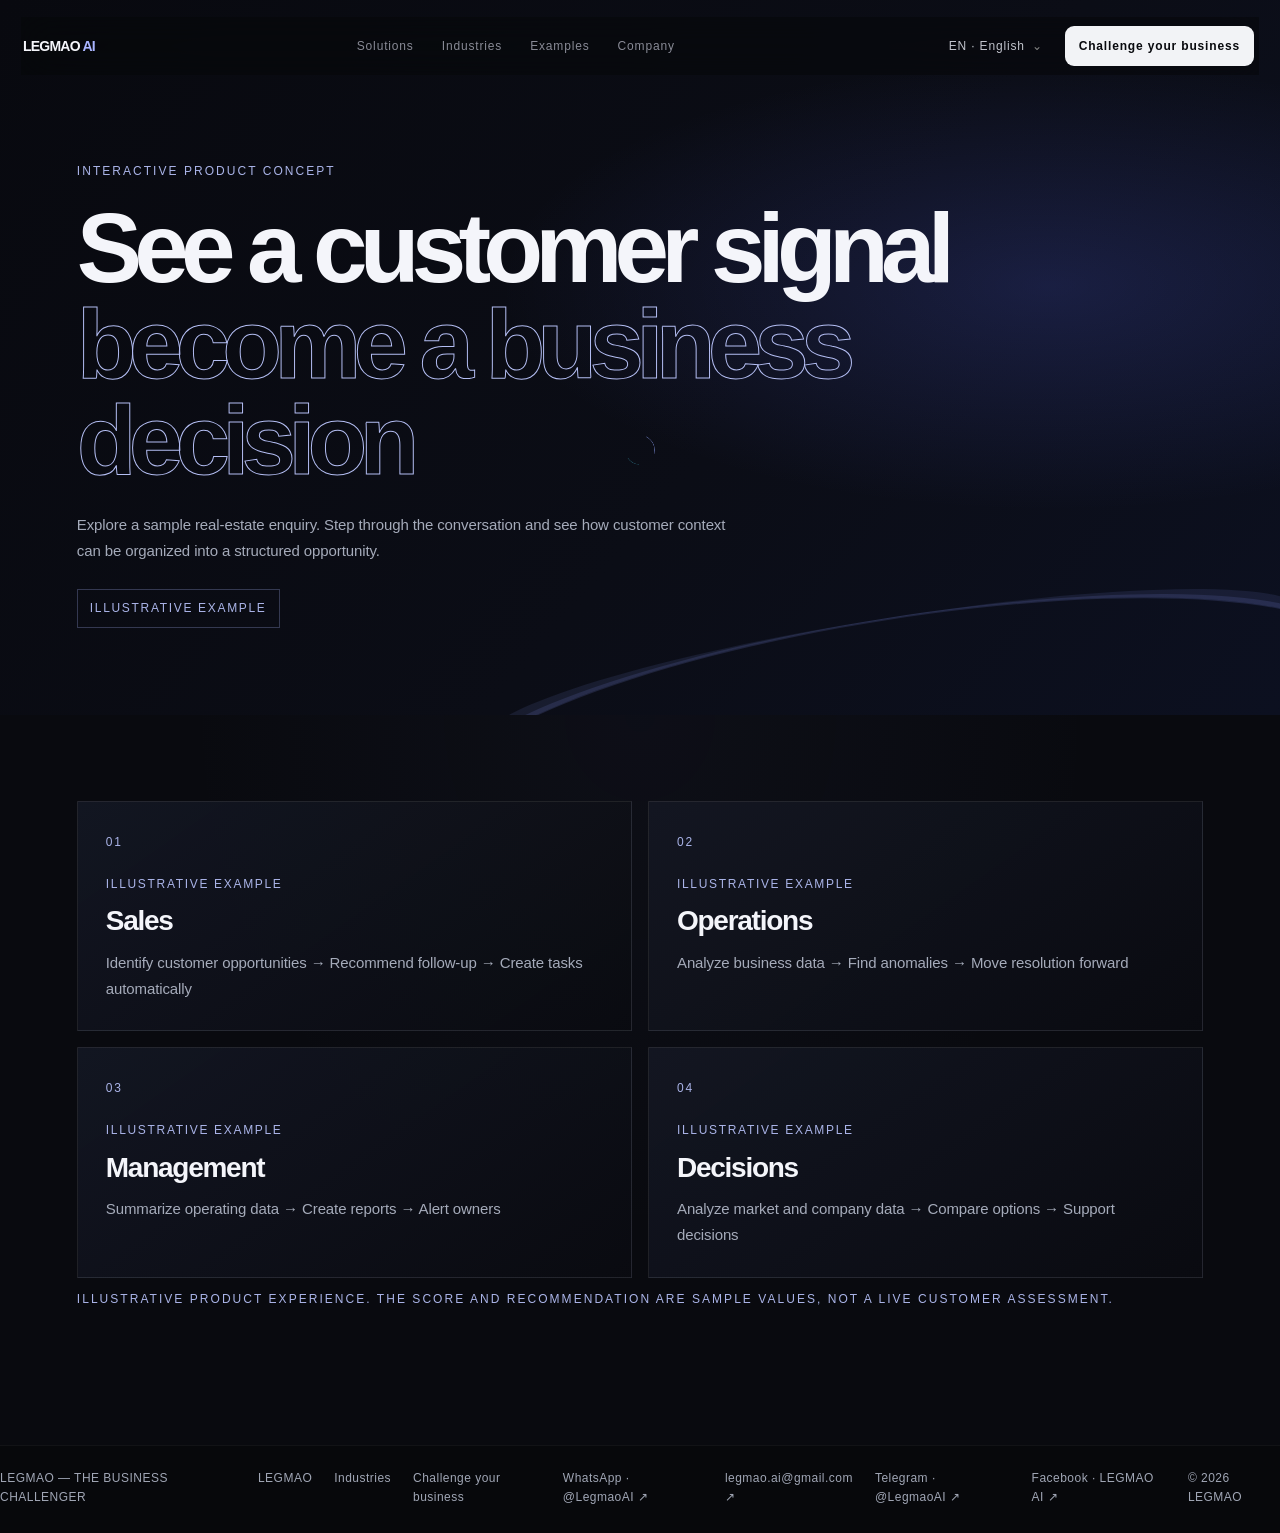
==== commit f663db27: "Refresh site assets for visible custom cursor Version static stylesheet and scripts in all pages to " ====
--- a/case-studies.html
+++ b/case-studies.html
@@ -1,10 +1,11 @@
 <!doctype html>
 <html lang="en">
-<head><meta charset="utf-8"><meta name="viewport" content="width=device-width,initial-scale=1"><meta name="theme-color" content="#07080b"><meta name="description" content="Illustrative examples for exploring how business questions can be reframed."><title>Illustrative Examples — LEGMAO</title><link rel="stylesheet" href="assets/style.css"><link rel="stylesheet" href="assets/pages.css"><script src="assets/page-data.js" defer></script><script src="assets/pages.js" defer></script></head>
+<head><meta charset="utf-8"><meta name="viewport" content="width=device-width,initial-scale=1"><meta name="theme-color" content="#07080b"><meta name="description" content="Illustrative examples for exploring how business questions can be reframed."><title>Illustrative Examples — LEGMAO</title><link rel="stylesheet" href="assets/style.css?v=20261008-cursor3"><link rel="stylesheet" href="assets/pages.css?v=20261008-cursor3"><script src="assets/page-data.js?v=20261008-cursor3" defer></script><script src="assets/pages.js?v=20261008-cursor3" defer></script></head>
 <body class="subPage" data-page="cases">
   <div class="cursorDot" id="cursorDot" aria-hidden="true"></div><div class="cursorRing" id="cursorRing" aria-hidden="true"></div>
   <a class="skip" href="#page-main" data-i18n="skipLabel">Skip to content</a>
   <nav class="nav" aria-label="Main navigation"><a class="logo" href="index.html">LEGMAO <i>AI</i></a><div class="navlinks" id="pageNav"><a href="solutions.html" data-i18n="navPlatform">Platform</a><a href="industries.html" data-i18n="navIndustries">Industries</a><a href="case-studies.html" data-i18n="navIntelligence">Intelligence</a><a href="company.html" data-i18n="navCompany">Company</a></div><div class="navright"><details class="lang" id="pageLang"><summary id="pageLangLabel" aria-label="Choose language">EN · English</summary><div class="langmenu" id="pageLangMenu"></div></details><a class="navcta" href="challenge.html" data-i18n="talk">Challenge your business</a><button class="menuToggle" id="pageMenuToggle" aria-expanded="false" aria-controls="pageNav" aria-label="Open navigation">☰</button></div></nav>
   <main id="page-main"><header class="pageHero"><div class="wrap"><div class="pageKicker" data-copy="demoKicker">A real work example</div><h1 data-copy="demoTitle">See AI take part<br><span>in the work.</span></h1><p class="pageLead" data-copy="demoLead"></p><p class="illustrativeFlag" data-copy="illustrativeLabel">ILLUSTRATIVE EXAMPLE</p></div></header><section class="pageSection"><div class="wrap"><div class="exampleGrid" id="exampleGrid"></div><p class="pageCaution" data-copy="demoHint"></p></div></section></main>
   <footer class="footer"><div data-copy="footerBrand">LEGMAO — THE BUSINESS CHALLENGER</div><div class="footerlinks"><a href="index.html">LEGMAO</a><a href="industries.html" data-i18n="navIndustries">Industries</a><a href="challenge.html" data-i18n="talk">Challenge</a><a href="https://wa.me/LegmaoAI" target="_blank" rel="noopener noreferrer">WhatsApp · @LegmaoAI ↗</a><a href="mailto:legmao.ai@gmail.com">legmao.ai@gmail.com ↗</a><a href="https://t.me/LegmaoAI" target="_blank" rel="noopener noreferrer">Telegram · @LegmaoAI ↗</a><a href="https://web.facebook.com/profile.php?id=61595168339296" target="_blank" rel="noopener noreferrer">Facebook · LEGMAO AI ↗</a></div><div>© <span data-year></span> LEGMAO</div></footer>
+  <script src="assets/title-punctuation.js?v=20261008-cursor3" defer></script>
 </body></html>
--- a/assets/style.css
+++ b/assets/style.css
@@ -41,7 +41,7 @@
 @media(max-width:650px){.capStream{margin-top:36px}.capLine{grid-template-columns:30px 1fr 20px;gap:10px;padding:21px 0}.capLine h3{font-size:19px}.capLine p{grid-column:2/4;font-size:10px;margin-top:-1px}.capLine>b{grid-column:3;grid-row:1}.workspaceGrid{gap:30px}.workspaceBar{padding-bottom:12px}}
 
 /* v3 — fluid art direction: no-template navigation, custom cursor, asymmetry + living motion */
-html{cursor:none}a,button,summary{cursor:none}
+html,a,button,summary{cursor:auto}
 .cursorDot,.cursorRing{position:fixed;left:0;top:0;pointer-events:none;z-index:9999;opacity:0;transform:translate(-50%,-50%)}
 .cursorDot{width:5px;height:5px;border-radius:50%;background:#dce4ff;box-shadow:0 0 14px rgba(125,145,255,.9),0 0 34px rgba(95,115,255,.35);transition:transform .12s ease,background .2s ease}
 .cursorRing{width:34px;height:34px;border:1px solid rgba(157,174,255,.42);border-radius:50%;transition:width .28s ease,height .28s ease,border-color .28s ease,background .28s ease,transform .16s ease}
@@ -66,7 +66,7 @@
 /* CTA gets atmosphere instead of a boxed finish */
 .cta{position:relative;overflow:hidden}.cta:before{content:'';position:absolute;left:50%;top:50%;width:48vw;height:48vw;transform:translate(-50%,-50%);border-radius:50%;background:radial-gradient(circle,rgba(94,113,255,.11),transparent 67%);filter:blur(20px);animation:ctaPulse 7s ease-in-out infinite alternate}.ctaInner{position:relative;z-index:2}.cta h2{font-size:clamp(58px,9vw,126px);letter-spacing:-.08em}
 @keyframes workspaceBreath{to{transform:translate3d(-3%,5%,0) scale(1.12)}}@keyframes ctaPulse{to{transform:translate(-50%,-50%) scale(1.18);opacity:.7}}
-@media(max-width:900px){html{cursor:auto}a,button,summary{cursor:pointer}.cursorDot,.cursorRing{display:none}.nav{width:calc(100% - 30px);top:12px}.navlinks{gap:20px}.capStream:before{left:7px}.capLine{grid-template-columns:34px 1fr 20px;padding:29px 0 29px 30px}.capLine:before{left:3px}.workspaceGrid{gap:42px}.conversation:after{display:none}.industryFeature{grid-template-columns:1fr;gap:20px;padding:25px 0!important}.industryVisual{order:1;min-height:400px;width:100%;transform:rotate(0)}.industryCopy{order:2;padding:10px 0 40px!important}.industryCopy h3{font-size:clamp(42px,11vw,68px)!important}.industryList{margin-top:35px}}
+@media(max-width:900px){.nav{width:calc(100% - 30px);top:12px}.navlinks{gap:20px}.capStream:before{left:7px}.capLine{grid-template-columns:34px 1fr 20px;padding:29px 0 29px 30px}.capLine:before{left:3px}.workspaceGrid{gap:42px}.conversation:after{display:none}.industryFeature{grid-template-columns:1fr;gap:20px;padding:25px 0!important}.industryVisual{order:1;min-height:400px;width:100%;transform:rotate(0)}.industryCopy{order:2;padding:10px 0 40px!important}.industryCopy h3{font-size:clamp(42px,11vw,68px)!important}.industryList{margin-top:35px}}
 @media(max-width:560px){.nav{width:calc(100% - 22px);top:8px}.navlinks{display:none}.capLine{padding:26px 0 26px 25px}.capLine:before{left:0}.capLine h3{font-size:20px}.capLine p{font-size:10px}.workspace{padding-top:75px}.workspaceGrid{gap:18px}.insightPanel{padding-top:18px}.scoreValue{font-size:52px}.industryVisual{min-height:320px}.industryTags{gap:13px;flex-wrap:wrap}.cta h2{font-size:clamp(52px,15vw,82px)}}
 
 /* v4 — typography refinement + contact polish */
@@ -254,3 +254,18 @@
 /* Final small-label cleanup */
 .heroSub{font-size:14px!important;line-height:1.65!important;color:#a5abba!important}.heroFoot{font-size:12px!important}.flowStep .flowNo,.capLine>span,.fieldReadout,.fieldReadout b,.fieldLegend,.coreOrb span,.fieldNode b,.fieldNode small{font-size:12px!important;line-height:1.55!important;color:#a0a6b5!important}
 @media(max-width:600px){.heroSub{font-size:13px!important}.flowStep .flowNo,.capLine>span,.fieldReadout,.fieldReadout b,.fieldLegend,.coreOrb span,.fieldNode b,.fieldNode small{font-size:12px!important}}
+
+/* Keep the mobile hero readable and balanced on narrow screens. */
+@media(max-width:650px){
+  .hero>.wrap.heroContent{flex:0 0 calc(100% - 40px)!important;width:calc(100% - 40px)!important;max-width:none!important;margin-inline:20px!important;box-sizing:border-box!important}
+  .heroSub{font-size:14px!important;line-height:1.65!important;color:#aeb5c4!important}
+  .heroLead{font-size:16px!important;line-height:1.6!important}
+  .heroFoot small,.processMini{font-size:11px!important;line-height:1.6!important;letter-spacing:.07em!important;opacity:1!important}
+  .textbtn,.secondaryLink{font-size:12px!important;line-height:1.5!important}
+}
+
+
+/* Show the custom cursor whenever a mouse or other precise pointer is available,
+   including touch-enabled laptops whose primary pointer is reported as coarse. */
+@media (any-pointer:fine){body.cursor-ready,body.cursor-ready a,body.cursor-ready button,body.cursor-ready summary{cursor:none!important}.cursorDot,.cursorRing{display:block!important}}
+@media (not (any-pointer:fine)){html,a,button,summary{cursor:auto!important}.cursorDot,.cursorRing{display:none!important}}
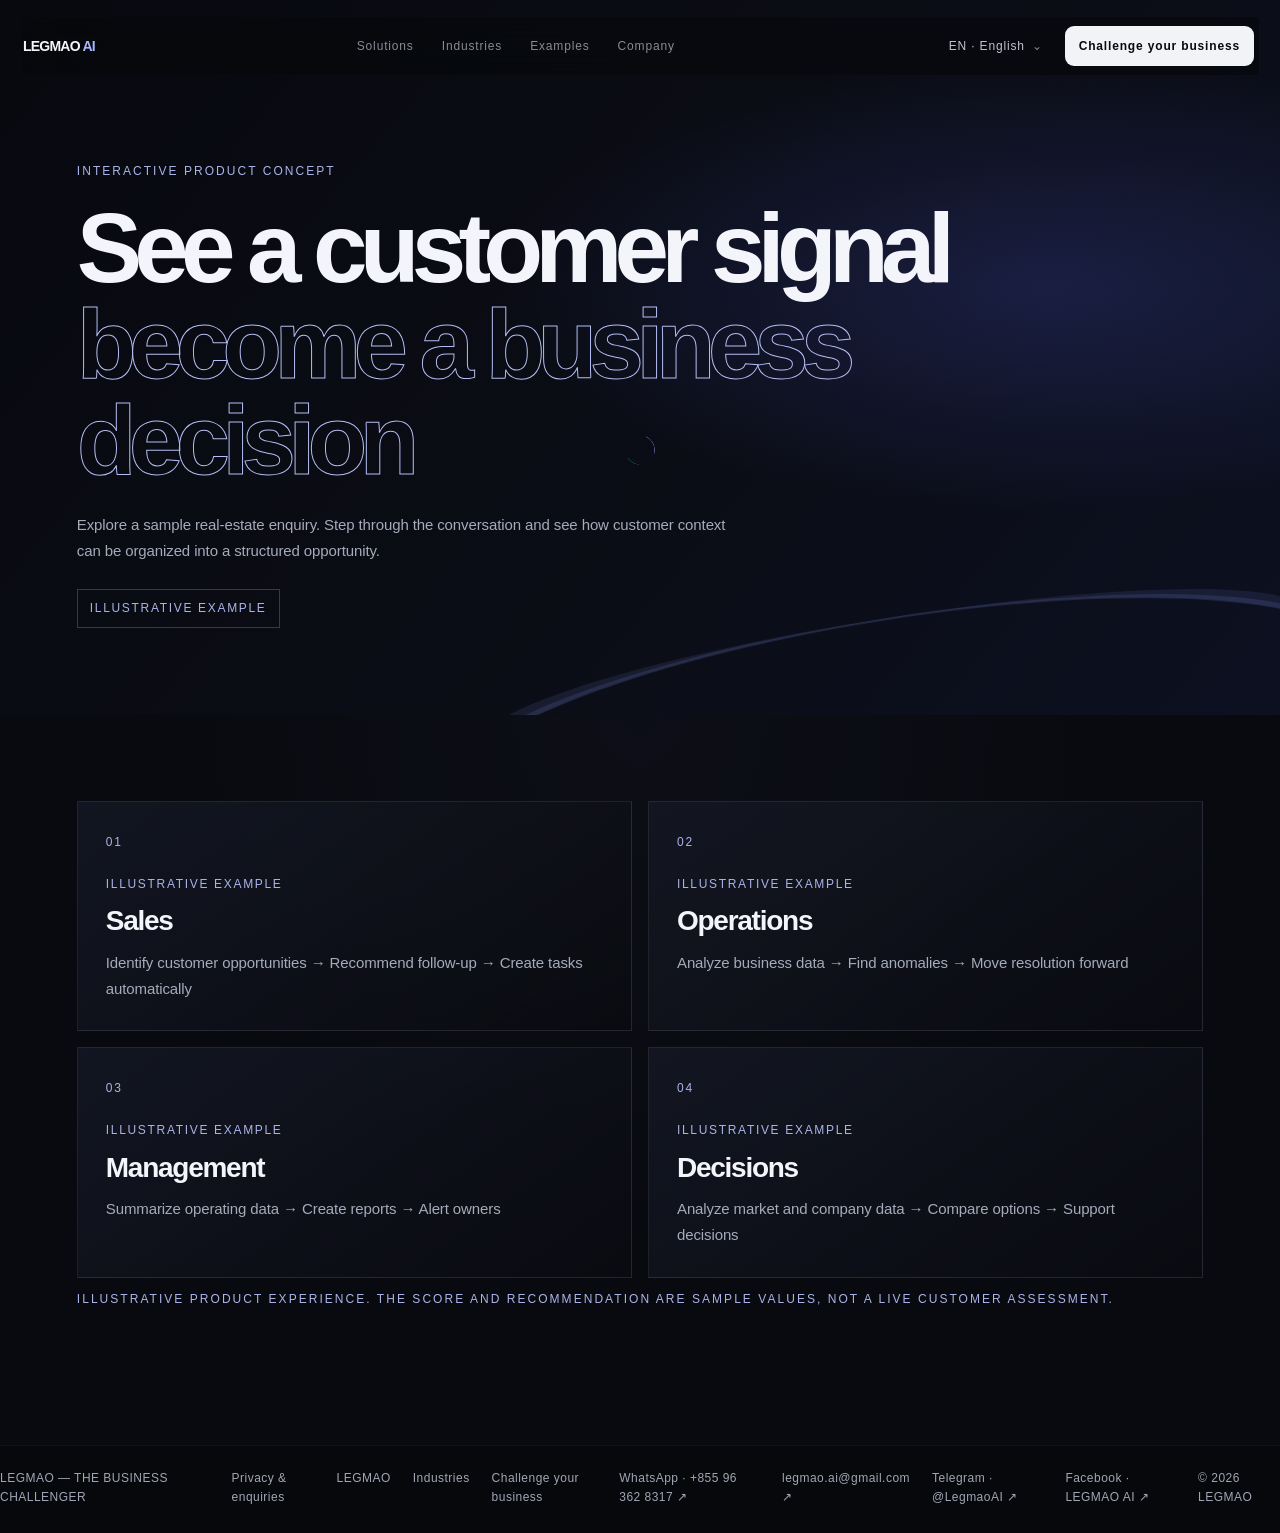
==== commit 1a047652: "Publish verified LEGMAO V3 website and enquiry safeguards" ====
--- a/case-studies.html
+++ b/case-studies.html
@@ -1,11 +1,11 @@
 <!doctype html>
 <html lang="en">
-<head><meta charset="utf-8"><meta name="viewport" content="width=device-width,initial-scale=1"><meta name="theme-color" content="#07080b"><meta name="description" content="Illustrative examples for exploring how business questions can be reframed."><title>Illustrative Examples — LEGMAO</title><link rel="stylesheet" href="assets/style.css?v=20261008-cursor3"><link rel="stylesheet" href="assets/pages.css?v=20261008-cursor3"><script src="assets/page-data.js?v=20261008-cursor3" defer></script><script src="assets/pages.js?v=20261008-cursor3" defer></script></head>
+<head><script src="assets/site-copy.js?v=20261009-ready1" defer></script><meta charset="utf-8"><meta name="viewport" content="width=device-width,initial-scale=1"><meta name="theme-color" content="#07080b"><meta name="description" content="Illustrative examples for exploring how business questions can be reframed."><title>Illustrative Examples — LEGMAO</title><link rel="stylesheet" href="assets/style.css?v=20261009-ready1"><link rel="stylesheet" href="assets/pages.css?v=20261009-ready1"><script src="assets/page-data.js?v=20261009-ready1" defer></script><script src="assets/pages.js?v=20261009-ready1" defer></script><link rel="stylesheet" href="assets/mobile.css?v=20261008-mobile2"><link rel="stylesheet" href="assets/readiness.css?v=20261009-ready1"></head>
 <body class="subPage" data-page="cases">
   <div class="cursorDot" id="cursorDot" aria-hidden="true"></div><div class="cursorRing" id="cursorRing" aria-hidden="true"></div>
   <a class="skip" href="#page-main" data-i18n="skipLabel">Skip to content</a>
   <nav class="nav" aria-label="Main navigation"><a class="logo" href="index.html">LEGMAO <i>AI</i></a><div class="navlinks" id="pageNav"><a href="solutions.html" data-i18n="navPlatform">Platform</a><a href="industries.html" data-i18n="navIndustries">Industries</a><a href="case-studies.html" data-i18n="navIntelligence">Intelligence</a><a href="company.html" data-i18n="navCompany">Company</a></div><div class="navright"><details class="lang" id="pageLang"><summary id="pageLangLabel" aria-label="Choose language">EN · English</summary><div class="langmenu" id="pageLangMenu"></div></details><a class="navcta" href="challenge.html" data-i18n="talk">Challenge your business</a><button class="menuToggle" id="pageMenuToggle" aria-expanded="false" aria-controls="pageNav" aria-label="Open navigation">☰</button></div></nav>
   <main id="page-main"><header class="pageHero"><div class="wrap"><div class="pageKicker" data-copy="demoKicker">A real work example</div><h1 data-copy="demoTitle">See AI take part<br><span>in the work.</span></h1><p class="pageLead" data-copy="demoLead"></p><p class="illustrativeFlag" data-copy="illustrativeLabel">ILLUSTRATIVE EXAMPLE</p></div></header><section class="pageSection"><div class="wrap"><div class="exampleGrid" id="exampleGrid"></div><p class="pageCaution" data-copy="demoHint"></p></div></section></main>
-  <footer class="footer"><div data-copy="footerBrand">LEGMAO — THE BUSINESS CHALLENGER</div><div class="footerlinks"><a href="index.html">LEGMAO</a><a href="industries.html" data-i18n="navIndustries">Industries</a><a href="challenge.html" data-i18n="talk">Challenge</a><a href="https://wa.me/LegmaoAI" target="_blank" rel="noopener noreferrer">WhatsApp · @LegmaoAI ↗</a><a href="mailto:legmao.ai@gmail.com">legmao.ai@gmail.com ↗</a><a href="https://t.me/LegmaoAI" target="_blank" rel="noopener noreferrer">Telegram · @LegmaoAI ↗</a><a href="https://web.facebook.com/profile.php?id=61595168339296" target="_blank" rel="noopener noreferrer">Facebook · LEGMAO AI ↗</a></div><div>© <span data-year></span> LEGMAO</div></footer>
-  <script src="assets/title-punctuation.js?v=20261008-cursor3" defer></script>
-</body></html>
+  <footer class="footer"><div data-copy="footerBrand">LEGMAO — THE BUSINESS CHALLENGER</div><div class="footerlinks"><a href="privacy.html" data-site-copy="privacy">Privacy &amp; enquiries</a><a href="index.html">LEGMAO</a><a href="industries.html" data-i18n="navIndustries">Industries</a><a href="challenge.html" data-i18n="talk">Challenge</a><a href="https://wa.me/855963628317" target="_blank" rel="noopener noreferrer">WhatsApp · +855 96 362 8317 ↗</a><a href="mailto:legmao.ai@gmail.com">legmao.ai@gmail.com ↗</a><a href="https://t.me/LegmaoAI" target="_blank" rel="noopener noreferrer">Telegram · @LegmaoAI ↗</a><a href="https://web.facebook.com/profile.php?id=61595168339296" target="_blank" rel="noopener noreferrer">Facebook · LEGMAO AI ↗</a></div><div>© <span data-year></span> LEGMAO</div></footer>
+  <script src="assets/title-punctuation.js?v=20261009-ready1" defer></script>
+<script src="assets/mobile.js?v=20261008-mobile2" defer></script><script src="assets/site-ux.js?v=20261009-ready1" defer></script></body></html>
--- a/assets/mobile.css
+++ b/assets/mobile.css
@@ -0,0 +1,45 @@
+.mobileLanguage{display:none}
+@media(max-width:900px){
+  .heroCore{position:absolute!important;right:-40vw!important;top:25%!important;pointer-events:none}
+  .hero>.wrap{flex:0 0 calc(100% - 40px)!important;width:calc(100% - 40px)!important;margin:0 20px!important}
+  .heroContent{width:100%!important;max-width:100%!important}
+  .navright.mobile-language-ready .lang{display:none!important}
+  .mobileLanguage{display:block;min-height:44px;max-width:150px;width:38vw;padding:9px 25px 9px 10px;border:1px solid #343846;border-radius:9px;background:#101219;color:#edf0fa;font:16px/1.4 Arial,sans-serif;touch-action:manipulation}
+  .mobileLanguage:focus-visible{outline:2px solid #bdc7ff;outline-offset:2px}
+  .nav{overflow:visible!important;padding-left:12px!important;padding-right:8px!important}
+  .navright{min-width:0;gap:6px!important}
+  .navcta{display:none!important}
+  .menuToggle{display:block!important;min-width:44px;min-height:44px;padding:8px!important;touch-action:manipulation}
+  .navlinks{display:none!important;position:absolute!important;top:calc(100% + 8px)!important;left:0!important;right:0!important;flex-direction:column!important;gap:0!important;padding:8px!important;border:1px solid #343846;border-radius:12px;background:#101219!important;max-height:calc(100svh - 100px);overflow-y:auto;box-shadow:0 18px 40px #0008}
+  .navlinks.is-open,.navlinks.open{display:flex!important}
+  .navlinks a{display:flex;align-items:center;min-height:48px;padding:10px 14px!important;font-size:15px!important;color:#e4e8f2!important}
+  .footerlinks a{display:inline-flex;align-items:center;min-height:44px;overflow-wrap:anywhere}
+}
+@media(max-width:600px){
+  .heroCore{position:absolute!important;right:-40vw!important;top:25%!important;pointer-events:none}
+  .hero>.wrap{flex:0 0 calc(100% - 40px)!important;width:calc(100% - 40px)!important;margin:0 20px!important}
+  .heroContent{width:100%!important;max-width:100%!important;padding-bottom:0!important}
+  .wrap{width:calc(100% - 40px)!important;min-width:0}
+  .hero{min-height:100svh;padding:140px 0 160px!important}
+  .hero>.wrap.heroContent{flex:0 1 auto!important;width:calc(100% - 40px)!important;max-width:calc(100% - 40px)!important;margin:0 20px!important;padding-bottom:0!important;transform:none!important}
+  .hero h1{font-size:clamp(38px,10.4vw,60px)!important;line-height:1.18!important;max-width:100%!important;overflow-wrap:anywhere;word-break:normal}
+  .heroLead,.heroSub,.pageLead,.challengeLead{font-size:16px!important;line-height:1.75!important;overflow-wrap:anywhere}
+  .heroActions{flex-wrap:wrap;gap:16px;margin-top:28px}
+  .textbtn,.secondaryLink,.pageAction,.industryCTA{min-height:44px;align-items:center;font-size:14px!important}
+  .pageHero h1,.challengeHero h1{font-size:clamp(36px,10vw,58px)!important;line-height:1.15!important;overflow-wrap:anywhere;max-width:100%}
+  .pageHero h1 span,.challengeHero h1 span{color:#c6cbd8!important;-webkit-text-fill-color:#c6cbd8!important;-webkit-text-stroke:0!important}
+  .pageHero,.challengeHero{padding-top:130px!important}
+  .pageCard p,.principleCard p,.industryPageCard p,.exampleCard p,.challengeAside>p,.challengeConsent,.challengeStatus{font-size:15px!important;line-height:1.75!important;color:#aeb5c5!important}
+  .pageCard,.principleCard,.industryPageCard,.exampleCard{padding:24px!important}
+  .pageSection,.challengeFormSection{padding-top:64px!important;padding-bottom:80px!important}
+  .industryTab,.industryNeed,.demoBtn{min-height:44px!important;font-size:14px!important}
+  .field strong{font-size:15px!important;overflow-wrap:anywhere}
+  .challengeForm{padding:22px!important;min-width:0}
+  .challengeField{font-size:14px!important;letter-spacing:0!important}
+  .challengeField input,.challengeField textarea{font-size:16px!important;min-height:48px}
+  .challengeConsent input{flex:none;width:20px;height:20px}
+  .challengeSubmit{min-height:52px;font-size:15px!important}
+  .challengePath{flex-wrap:wrap;gap:10px;font-size:12px!important;letter-spacing:0!important}
+  .footer{gap:20px!important;padding:28px 20px!important}
+  .footerlinks{gap:4px 16px!important}
+}
--- a/assets/readiness.css
+++ b/assets/readiness.css
@@ -0,0 +1,23 @@
+/* Focused readability fixes after existing visual rules. */
+.cta .lead{font-size:16px!important;line-height:1.75!important;color:#b2b8c7!important}
+.serviceDisclosure{margin-top:38px;padding:24px 0;border-top:1px solid #343846;max-width:760px}
+.serviceDisclosure h2{font-size:22px;line-height:1.4;letter-spacing:0}
+.serviceDisclosure p,.privacyText{font-size:16px;line-height:1.85;color:#b2b8c7;overflow-wrap:anywhere}
+.challengeStatus{min-height:1.75em;overflow-wrap:anywhere}
+.challengeStatus[data-state="success"]{color:#b2e3c5}
+.challengeStatus[data-state="failure"],.challengeStatus[data-state="timeout"]{color:#f5c3b6}
+.formRecovery{border-top:1px solid #343846;margin-top:20px;padding-top:18px}
+.formRecovery[hidden],.retryCheck[hidden]{display:none!important}
+.retryCheck{display:flex;align-items:flex-start;gap:12px;font-size:15px;line-height:1.7;color:#c6cbd8}
+.retryCheck input{flex:none;width:20px;height:20px;margin-top:4px}
+.formRecovery button{margin-top:14px;padding:12px 18px;min-height:44px;font:inherit;color:#edf0fa;background:#171b26;border:1px solid #5f6a88;border-radius:8px;cursor:pointer}
+.formRecovery button:disabled{opacity:.5;cursor:default}
+.backupContacts{display:flex;flex-wrap:wrap;gap:10px 20px;margin-top:14px;line-height:1.8}
+.backupContacts a{min-height:44px;display:inline-flex;align-items:center;color:#c8d1ff;overflow-wrap:anywhere}
+.challengeSubmit:disabled{opacity:.65;cursor:default}
+@media(max-width:600px){
+ .heroLead,.lead,.pageCard p,.principleCard p,.industryPageCard p,.exampleCard p,.capLine p,.scenarioItem p,.trustItem p,.industryCopy p{font-size:16px!important;line-height:1.75!important}
+ .footer,.footerlinks a,.heroFoot small,.processMini{font-size:13px!important;line-height:1.6!important}
+ .demoHint,.nextAction p,.industryOutcome p,.challengeConsent{font-size:15px!important;line-height:1.75!important}
+ .serviceDisclosure{margin-top:28px}
+}
